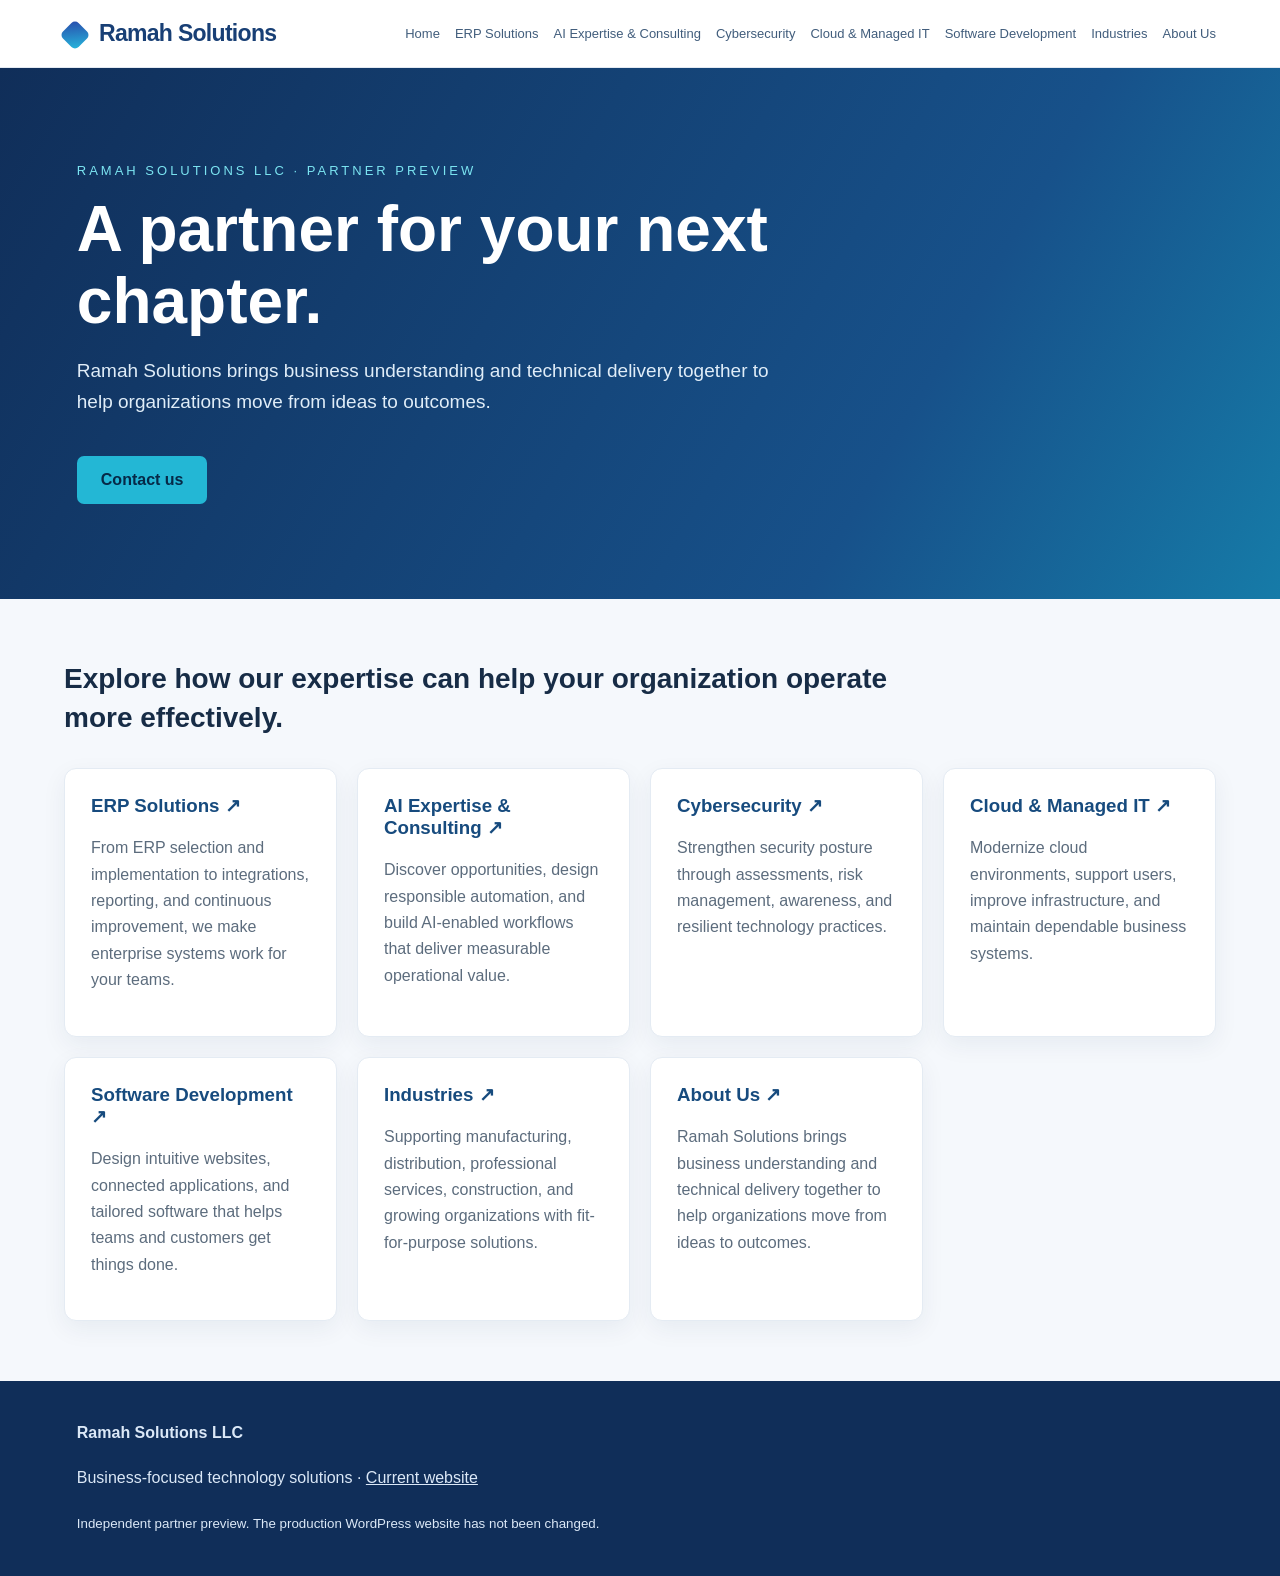
==== about.html @ 7d52fd8e "Add partner preview page: About Us" ====
<!doctype html><html lang="en"><head><meta charset="utf-8"><meta name="viewport" content="width=device-width,initial-scale=1"><meta name="description" content="Ramah Solutions brings business understanding and technical delivery together to help organizations move from ideas to outcomes."><title>About Us | Ramah Solutions</title><style>:root{font-family:Inter,Arial,sans-serif;color:#172c46;background:#f5f8fc}*{box-sizing:border-box}body{margin:0}a{text-decoration:none;color:inherit}header{background:#fff;display:flex;align-items:center;justify-content:space-between;gap:18px;padding:20px max(5%,24px);border-bottom:1px solid #e4eaf2;position:sticky;top:0;z-index:5}.brand{font-weight:850;font-size:23px;letter-spacing:-.7px;color:#183f75}.brand i{display:inline-block;width:22px;height:22px;transform:rotate(45deg);background:linear-gradient(130deg,#294aab,#26b9dd);border-radius:5px;margin-right:13px;vertical-align:middle}nav{display:flex;flex-wrap:wrap;gap:15px;font-size:13px;color:#415d7c}nav a:hover{color:#0878b9}.hero{background:linear-gradient(120deg,#102e59,#17518a 70%,#167ba8);color:white;padding:95px max(6%,25px);min-height:390px}.eyebrow{font-size:13px;letter-spacing:3px;text-transform:uppercase;color:#7be4f1}.hero h1{font-size:clamp(36px,5vw,64px);max-width:850px;line-height:1.12;margin:16px 0}.hero p{font-size:19px;line-height:1.6;max-width:710px;color:#e0edf8}.button{display:inline-block;margin-top:20px;padding:15px 24px;border-radius:7px;background:#23b7d5;color:#062947;font-weight:750}main{max-width:1200px;margin:auto;padding:60px 24px}.intro{font-size:28px;max-width:830px;line-height:1.4;font-weight:650}.cards{display:grid;grid-template-columns:repeat(auto-fit,minmax(235px,1fr));gap:20px;margin-top:30px}.card{padding:26px;background:#fff;border:1px solid #e4ebf3;border-radius:12px;box-shadow:0 8px 25px #142e5310}.card h3{margin-top:0;color:#174b7e}.card p{line-height:1.65;color:#5c6c7d}footer{background:#102e59;color:#dbe8f7;padding:38px 6%;line-height:1.8}footer a{text-decoration:underline}@media(max-width:850px){header{position:relative;align-items:flex-start;flex-direction:column}nav{gap:12px}.hero{padding-top:65px;padding-bottom:65px}}</style></head><body><header><a class="brand" href="index.html"><i></i>Ramah Solutions</a><nav><a href="index.html">Home</a><a href="erp-solutions.html">ERP Solutions</a><a href="ai-consulting.html">AI Expertise & Consulting</a><a href="cybersecurity.html">Cybersecurity</a><a href="cloud-managed-it.html">Cloud & Managed IT</a><a href="software-development.html">Software Development</a><a href="industries.html">Industries</a><a href="about.html">About Us</a></nav></header><section class="hero"><div class="eyebrow">Ramah Solutions LLC · Partner Preview</div><h1>A partner for your next chapter.</h1><p>Ramah Solutions brings business understanding and technical delivery together to help organizations move from ideas to outcomes.</p><a class="button" href="https://www.ramahsolutions.com/">Contact us</a></section><main><div class="intro">Explore how our expertise can help your organization operate more effectively.</div><div class="cards"><a class="card" href="erp-solutions.html"><h3>ERP Solutions ↗</h3><p>From ERP selection and implementation to integrations, reporting, and continuous improvement, we make enterprise systems work for your teams.</p></a><a class="card" href="ai-consulting.html"><h3>AI Expertise & Consulting ↗</h3><p>Discover opportunities, design responsible automation, and build AI-enabled workflows that deliver measurable operational value.</p></a><a class="card" href="cybersecurity.html"><h3>Cybersecurity ↗</h3><p>Strengthen security posture through assessments, risk management, awareness, and resilient technology practices.</p></a><a class="card" href="cloud-managed-it.html"><h3>Cloud & Managed IT ↗</h3><p>Modernize cloud environments, support users, improve infrastructure, and maintain dependable business systems.</p></a><a class="card" href="software-development.html"><h3>Software Development ↗</h3><p>Design intuitive websites, connected applications, and tailored software that helps teams and customers get things done.</p></a><a class="card" href="industries.html"><h3>Industries ↗</h3><p>Supporting manufacturing, distribution, professional services, construction, and growing organizations with fit-for-purpose solutions.</p></a><a class="card" href="about.html"><h3>About Us ↗</h3><p>Ramah Solutions brings business understanding and technical delivery together to help organizations move from ideas to outcomes.</p></a></div></main><footer><strong>Ramah Solutions LLC</strong><p>Business-focused technology solutions · <a href="https://www.ramahsolutions.com/">Current website</a></p><small>Independent partner preview. The production WordPress website has not been changed.</small></footer></body></html>
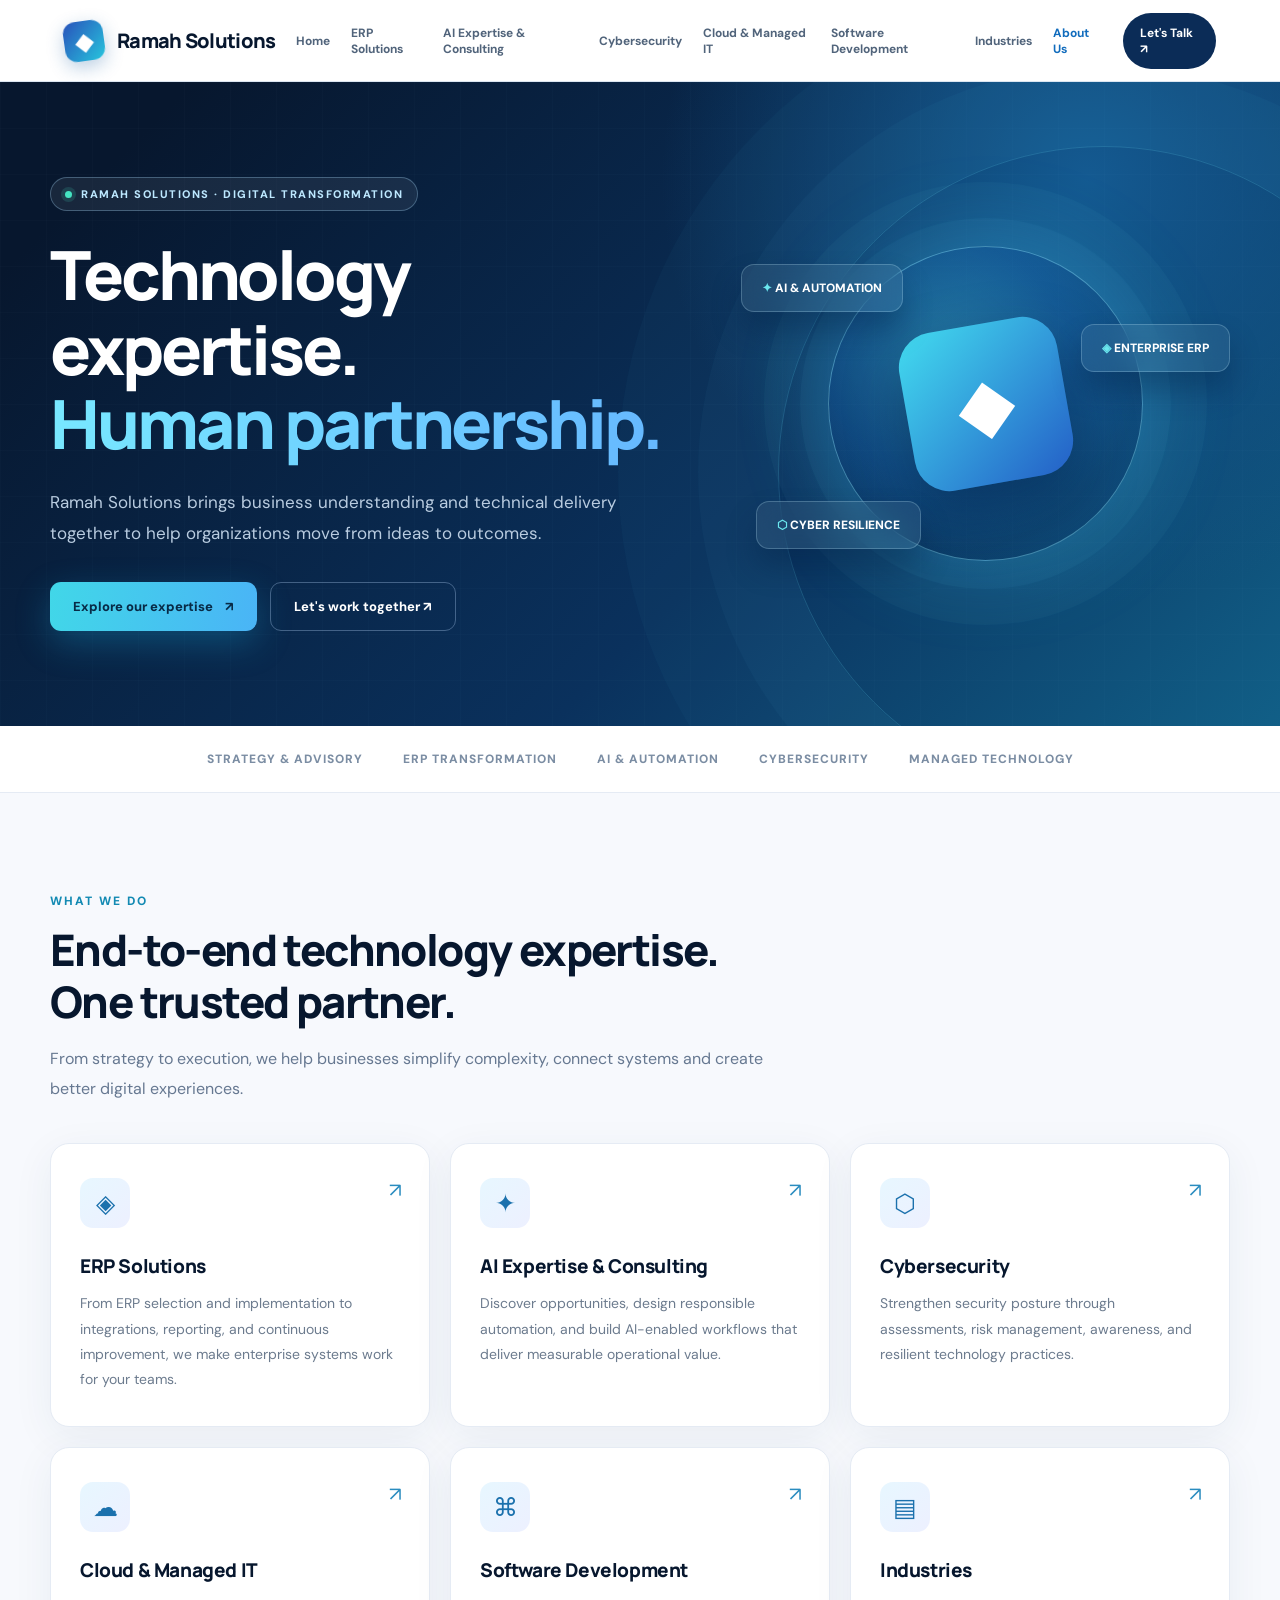
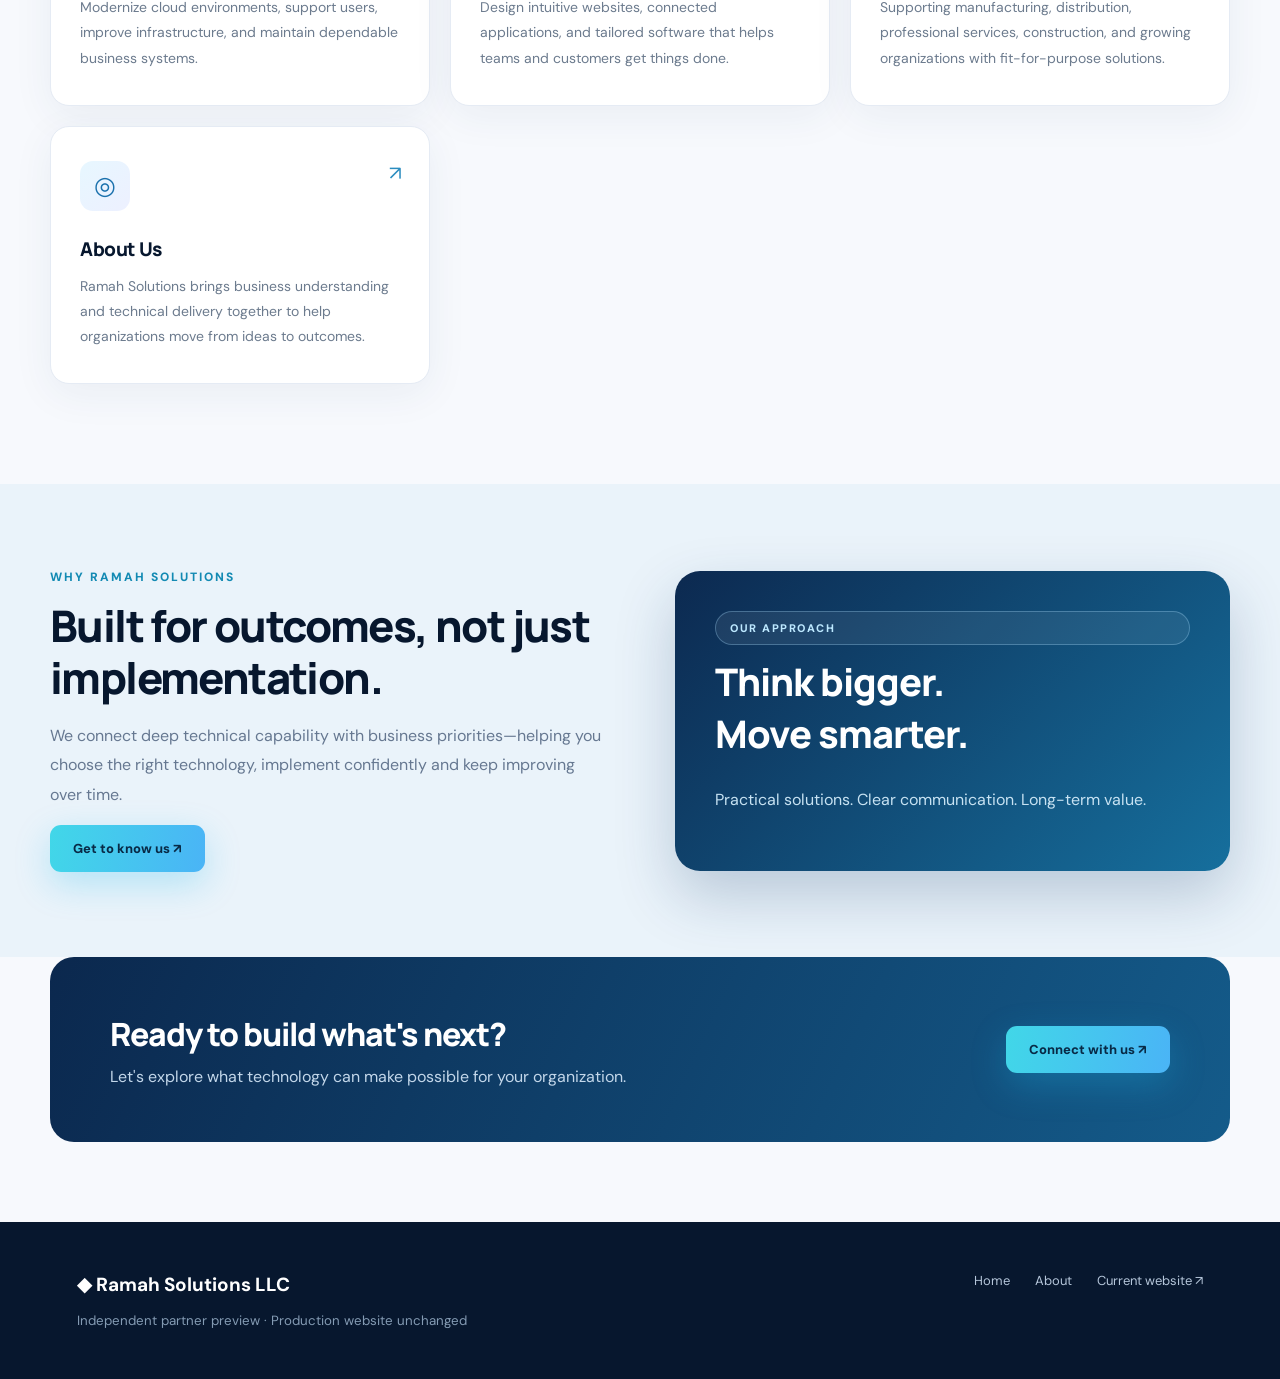
==== commit f9becf43: "Modernize UI and responsive layout: About Us" ====
--- a/about.html
+++ b/about.html
@@ -1 +1 @@
-<!doctype html><html lang="en"><head><meta charset="utf-8"><meta name="viewport" content="width=device-width,initial-scale=1"><meta name="description" content="Ramah Solutions brings business understanding and technical delivery together to help organizations move from ideas to outcomes."><title>About Us | Ramah Solutions</title><style>:root{font-family:Inter,Arial,sans-serif;color:#172c46;background:#f5f8fc}*{box-sizing:border-box}body{margin:0}a{text-decoration:none;color:inherit}header{background:#fff;display:flex;align-items:center;justify-content:space-between;gap:18px;padding:20px max(5%,24px);border-bottom:1px solid #e4eaf2;position:sticky;top:0;z-index:5}.brand{font-weight:850;font-size:23px;letter-spacing:-.7px;color:#183f75}.brand i{display:inline-block;width:22px;height:22px;transform:rotate(45deg);background:linear-gradient(130deg,#294aab,#26b9dd);border-radius:5px;margin-right:13px;vertical-align:middle}nav{display:flex;flex-wrap:wrap;gap:15px;font-size:13px;color:#415d7c}nav a:hover{color:#0878b9}.hero{background:linear-gradient(120deg,#102e59,#17518a 70%,#167ba8);color:white;padding:95px max(6%,25px);min-height:390px}.eyebrow{font-size:13px;letter-spacing:3px;text-transform:uppercase;color:#7be4f1}.hero h1{font-size:clamp(36px,5vw,64px);max-width:850px;line-height:1.12;margin:16px 0}.hero p{font-size:19px;line-height:1.6;max-width:710px;color:#e0edf8}.button{display:inline-block;margin-top:20px;padding:15px 24px;border-radius:7px;background:#23b7d5;color:#062947;font-weight:750}main{max-width:1200px;margin:auto;padding:60px 24px}.intro{font-size:28px;max-width:830px;line-height:1.4;font-weight:650}.cards{display:grid;grid-template-columns:repeat(auto-fit,minmax(235px,1fr));gap:20px;margin-top:30px}.card{padding:26px;background:#fff;border:1px solid #e4ebf3;border-radius:12px;box-shadow:0 8px 25px #142e5310}.card h3{margin-top:0;color:#174b7e}.card p{line-height:1.65;color:#5c6c7d}footer{background:#102e59;color:#dbe8f7;padding:38px 6%;line-height:1.8}footer a{text-decoration:underline}@media(max-width:850px){header{position:relative;align-items:flex-start;flex-direction:column}nav{gap:12px}.hero{padding-top:65px;padding-bottom:65px}}</style></head><body><header><a class="brand" href="index.html"><i></i>Ramah Solutions</a><nav><a href="index.html">Home</a><a href="erp-solutions.html">ERP Solutions</a><a href="ai-consulting.html">AI Expertise & Consulting</a><a href="cybersecurity.html">Cybersecurity</a><a href="cloud-managed-it.html">Cloud & Managed IT</a><a href="software-development.html">Software Development</a><a href="industries.html">Industries</a><a href="about.html">About Us</a></nav></header><section class="hero"><div class="eyebrow">Ramah Solutions LLC · Partner Preview</div><h1>A partner for your next chapter.</h1><p>Ramah Solutions brings business understanding and technical delivery together to help organizations move from ideas to outcomes.</p><a class="button" href="https://www.ramahsolutions.com/">Contact us</a></section><main><div class="intro">Explore how our expertise can help your organization operate more effectively.</div><div class="cards"><a class="card" href="erp-solutions.html"><h3>ERP Solutions ↗</h3><p>From ERP selection and implementation to integrations, reporting, and continuous improvement, we make enterprise systems work for your teams.</p></a><a class="card" href="ai-consulting.html"><h3>AI Expertise & Consulting ↗</h3><p>Discover opportunities, design responsible automation, and build AI-enabled workflows that deliver measurable operational value.</p></a><a class="card" href="cybersecurity.html"><h3>Cybersecurity ↗</h3><p>Strengthen security posture through assessments, risk management, awareness, and resilient technology practices.</p></a><a class="card" href="cloud-managed-it.html"><h3>Cloud & Managed IT ↗</h3><p>Modernize cloud environments, support users, improve infrastructure, and maintain dependable business systems.</p></a><a class="card" href="software-development.html"><h3>Software Development ↗</h3><p>Design intuitive websites, connected applications, and tailored software that helps teams and customers get things done.</p></a><a class="card" href="industries.html"><h3>Industries ↗</h3><p>Supporting manufacturing, distribution, professional services, construction, and growing organizations with fit-for-purpose solutions.</p></a><a class="card" href="about.html"><h3>About Us ↗</h3><p>Ramah Solutions brings business understanding and technical delivery together to help organizations move from ideas to outcomes.</p></a></div></main><footer><strong>Ramah Solutions LLC</strong><p>Business-focused technology solutions · <a href="https://www.ramahsolutions.com/">Current website</a></p><small>Independent partner preview. The production WordPress website has not been changed.</small></footer></body></html>+<!doctype html><html lang="en"><head><meta charset="utf-8"><meta name="viewport" content="width=device-width,initial-scale=1"><meta name="description" content="Ramah Solutions brings business understanding and technical delivery together to help organizations move from ideas to outcomes."><title>About Us | Ramah Solutions</title><link rel="stylesheet" href="styles.css"></head><body><header><a class="brand" href="index.html"><span class="mark">◆</span>Ramah Solutions</a><nav><a href="index.html" data-page="index.html">Home</a><a href="erp-solutions.html" data-page="erp-solutions.html">ERP Solutions</a><a href="ai-consulting.html" data-page="ai-consulting.html">AI Expertise & Consulting</a><a href="cybersecurity.html" data-page="cybersecurity.html">Cybersecurity</a><a href="cloud-managed-it.html" data-page="cloud-managed-it.html">Cloud & Managed IT</a><a href="software-development.html" data-page="software-development.html">Software Development</a><a href="industries.html" data-page="industries.html">Industries</a><a href="about.html" data-page="about.html">About Us</a><a class="nav-cta" href="#contact">Let's Talk ↗</a></nav></header><section class="hero"><div class="hero-inner"><div><div class="pill"><span class="dot"></span> RAMAH SOLUTIONS · DIGITAL TRANSFORMATION</div><h1>Technology expertise.<br><em>Human partnership.</em></h1><p>Ramah Solutions brings business understanding and technical delivery together to help organizations move from ideas to outcomes.</p><div class="actions"><a class="btn primary" href="#services">Explore our expertise <span>↗</span></a><a class="btn outline" href="#contact">Let's work together ↗</a></div></div><div class="visual" aria-hidden="true"><div class="orb"><div class="orb-core">◆</div></div><div class="float a"><span>✦</span> AI & AUTOMATION</div><div class="float b"><span>◈</span> ENTERPRISE ERP</div><div class="float c"><span>⬡</span> CYBER RESILIENCE</div></div></div></section><div class="strip"><span>Strategy & Advisory</span><span>ERP Transformation</span><span>AI & Automation</span><span>Cybersecurity</span><span>Managed Technology</span></div><section class="section" id="services"><div class="kicker">WHAT WE DO</div><h2>End-to-end technology expertise. One trusted partner.</h2><p class="lead">From strategy to execution, we help businesses simplify complexity, connect systems and create better digital experiences.</p><div class="cards"><a class="card" href="erp-solutions.html"><div class="iconbox">◈</div><span class="arrow">↗</span><h3>ERP Solutions</h3><p>From ERP selection and implementation to integrations, reporting, and continuous improvement, we make enterprise systems work for your teams.</p></a><a class="card" href="ai-consulting.html"><div class="iconbox">✦</div><span class="arrow">↗</span><h3>AI Expertise & Consulting</h3><p>Discover opportunities, design responsible automation, and build AI-enabled workflows that deliver measurable operational value.</p></a><a class="card" href="cybersecurity.html"><div class="iconbox">⬡</div><span class="arrow">↗</span><h3>Cybersecurity</h3><p>Strengthen security posture through assessments, risk management, awareness, and resilient technology practices.</p></a><a class="card" href="cloud-managed-it.html"><div class="iconbox">☁</div><span class="arrow">↗</span><h3>Cloud & Managed IT</h3><p>Modernize cloud environments, support users, improve infrastructure, and maintain dependable business systems.</p></a><a class="card" href="software-development.html"><div class="iconbox">⌘</div><span class="arrow">↗</span><h3>Software Development</h3><p>Design intuitive websites, connected applications, and tailored software that helps teams and customers get things done.</p></a><a class="card" href="industries.html"><div class="iconbox">▤</div><span class="arrow">↗</span><h3>Industries</h3><p>Supporting manufacturing, distribution, professional services, construction, and growing organizations with fit-for-purpose solutions.</p></a><a class="card" href="about.html"><div class="iconbox">◎</div><span class="arrow">↗</span><h3>About Us</h3><p>Ramah Solutions brings business understanding and technical delivery together to help organizations move from ideas to outcomes.</p></a></div></section><div class="feature"><div class="section feature-grid"><div><div class="kicker">WHY RAMAH SOLUTIONS</div><h2>Built for outcomes, not just implementation.</h2><p class="lead">We connect deep technical capability with business priorities—helping you choose the right technology, implement confidently and keep improving over time.</p><a class="btn primary" href="about.html">Get to know us ↗</a></div><div class="feature-panel"><span class="pill">OUR APPROACH</span><strong>Think bigger.<br>Move smarter.</strong><p>Practical solutions. Clear communication. Long-term value.</p></div></div></div><section class="contact" id="contact"><div><h2>Ready to build what's next?</h2><p>Let's explore what technology can make possible for your organization.</p></div><a class="btn primary" href="https://www.ramahsolutions.com/">Connect with us ↗</a></section><footer><div class="footer-inner"><div><strong>◆ Ramah Solutions LLC</strong><small>Independent partner preview · Production website unchanged</small></div><div class="footer-links"><a href="index.html">Home</a><a href="about.html">About</a><a href="https://www.ramahsolutions.com/">Current website ↗</a></div></div></footer><script>document.querySelectorAll('nav a[data-page]').forEach(a=>{if(a.getAttribute('data-page')===location.pathname.split('/').pop()||(!location.pathname.split('/').pop()&&a.getAttribute('data-page')==='index.html'))a.classList.add('active')})</script></body></html>
--- a/styles.css
+++ b/styles.css
@@ -0,0 +1,2 @@
+@import url('https://fonts.googleapis.com/css2?family=DM+Sans:wght@400;500;600;700&family=Manrope:wght@400;500;600;700;800&display=swap');
+:root{--navy:#07172e;--blue:#154d8b;--cyan:#28c3d9;--muted:#667891;--line:#e5ebf4;--bg:#f7f9fd;--white:#fff}*{box-sizing:border-box}html{scroll-behavior:smooth}body{margin:0;color:var(--navy);font-family:'DM Sans',Arial,sans-serif;background:var(--bg);-webkit-font-smoothing:antialiased}a{text-decoration:none;color:inherit}button{font:inherit}header{height:82px;display:flex;align-items:center;justify-content:space-between;gap:20px;padding:0 max(5%,24px);position:sticky;top:0;z-index:20;background:#fffffff2;backdrop-filter:blur(20px);border-bottom:1px solid #dce6f1}.brand{display:flex;align-items:center;gap:13px;font:800 20px 'Manrope',sans-serif;letter-spacing:-.7px;white-space:nowrap}.mark{display:grid;place-items:center;width:40px;height:40px;border-radius:12px;background:linear-gradient(135deg,#2852bb,#27c5dd);color:white;box-shadow:0 6px 18px #155aa04a;font-size:23px;transform:rotate(-8deg)}nav{display:flex;gap:21px;align-items:center}nav a{font-size:12px;font-weight:700;color:#51647b;transition:color .2s}nav a:hover,nav a.active{color:#116cbd}.nav-cta{background:#0b2c57;color:white!important;padding:12px 17px;border-radius:100px}.hero{position:relative;overflow:hidden;background:radial-gradient(circle at 85% 15%,#145a91 0,transparent 35%),linear-gradient(135deg,#07172e 10%,#0a315d 62%,#115f87);color:white;min-height:620px;display:flex;align-items:center}.hero:before{content:'';position:absolute;inset:0;opacity:.18;background-image:linear-gradient(#b6e6ff18 1px,transparent 1px),linear-gradient(90deg,#b6e6ff18 1px,transparent 1px);background-size:46px 46px}.hero:after{content:'';position:absolute;right:-150px;top:10%;width:650px;height:650px;border:1px solid #66d8ee33;border-radius:50%;box-shadow:0 0 0 80px #5ed2ff08,0 0 0 160px #5ed2ff07}.hero-inner{position:relative;z-index:1;max-width:1240px;width:100%;margin:auto;padding:95px 30px;display:grid;grid-template-columns:1.15fr .85fr;gap:30px;align-items:center}.pill{display:inline-flex;gap:9px;align-items:center;padding:9px 14px;border:1px solid #a8dfff4d;border-radius:100px;background:#ffffff12;color:#bde8ff;font-size:11px;letter-spacing:1.5px;font-weight:800;text-transform:uppercase}.dot{width:7px;height:7px;background:#45e4c2;border-radius:50%;box-shadow:0 0 0 4px #45e4c226}.hero h1{font:800 clamp(42px,5.3vw,72px)/1.1 'Manrope',sans-serif;letter-spacing:-3px;margin:26px 0}.hero h1 em{font-style:normal;background:linear-gradient(90deg,#78e8ff,#66b8ff);-webkit-background-clip:text;background-clip:text;color:transparent}.hero p{font-size:17px;line-height:1.85;color:#b9cce0;max-width:610px}.actions{display:flex;gap:13px;flex-wrap:wrap;margin-top:32px}.btn{display:inline-flex;align-items:center;justify-content:center;gap:12px;padding:15px 23px;border-radius:11px;font-weight:800;font-size:13px;transition:transform .2s,box-shadow .2s}.btn:hover{transform:translateY(-3px)}.primary{background:linear-gradient(100deg,#41d7e8,#4ab4f6);color:#082a46;box-shadow:0 12px 35px #19b7ed44}.outline{border:1px solid #b8d4f855;color:white}.visual{position:relative;min-height:360px;display:grid;place-items:center}.orb{width:315px;height:315px;border-radius:50%;background:radial-gradient(circle at 38% 35%,#4fe7ff55,#1d7ac944 43%,#082f6008 69%);border:1px solid #8de9ff6b;box-shadow:0 0 0 28px #7de8ff0b,0 0 0 64px #7de8ff09,0 0 90px #34b5ee55;display:grid;place-items:center}.orb-core{width:160px;height:160px;border-radius:35px;display:grid;place-items:center;transform:rotate(-10deg);background:linear-gradient(140deg,#42dbef,#245fc7);font-size:75px;box-shadow:0 25px 60px #001a3e77}.float{position:absolute;background:#ffffff12;backdrop-filter:blur(15px);border:1px solid #c5ecff3d;border-radius:13px;padding:15px 20px;font-weight:800;font-size:12px;box-shadow:0 18px 30px #001b3e55}.float.a{top:40px;left:0}.float.b{right:0;top:100px}.float.c{bottom:35px;left:15px}.float span{color:#6be7ef}.strip{background:white;border-bottom:1px solid var(--line);padding:25px 6%;display:flex;justify-content:center;gap:40px;flex-wrap:wrap;font-size:12px;font-weight:800;letter-spacing:1px;color:#7b8da3;text-transform:uppercase}.section{max-width:1240px;margin:auto;padding:100px 30px}.kicker{font-size:12px;font-weight:800;letter-spacing:2px;color:#138ab3;text-transform:uppercase}.section h2{font:800 clamp(30px,3.4vw,47px)/1.2 'Manrope',sans-serif;letter-spacing:-1.6px;max-width:720px;margin:15px 0}.lead{font-size:16px;line-height:1.85;color:var(--muted);max-width:750px}.cards{display:grid;grid-template-columns:repeat(3,1fr);gap:20px;margin-top:40px}.card{position:relative;background:white;border:1px solid var(--line);border-radius:19px;padding:34px 29px;min-height:245px;box-shadow:0 10px 40px #193d6710;transition:transform .25s,box-shadow .25s,border-color .25s}.card:hover{transform:translateY(-7px);box-shadow:0 25px 55px #193d6724;border-color:#9bd9ec}.iconbox{width:50px;height:50px;display:grid;place-items:center;border-radius:13px;background:linear-gradient(135deg,#e7f7ff,#edf0ff);color:#1b71ad;font-size:25px;margin-bottom:25px}.card h3{font:800 19px 'Manrope',sans-serif;letter-spacing:-.4px;margin:0 0 12px}.card p{font-size:14px;line-height:1.8;color:#6c7b8e;margin:0}.arrow{position:absolute;right:27px;top:33px;color:#2a8cbf;font-size:20px}.feature{background:#eaf3fa;padding:85px 0}.feature .section{padding-top:0;padding-bottom:0}.feature-grid{display:grid;grid-template-columns:1fr 1fr;gap:70px;align-items:center}.feature-panel{min-height:300px;border-radius:25px;background:linear-gradient(135deg,#0c2950,#166f9d);padding:40px;color:white;display:flex;flex-direction:column;justify-content:space-between;box-shadow:0 25px 60px #103b6b3a}.feature-panel strong{font:800 38px 'Manrope',sans-serif;letter-spacing:-1px}.feature-panel p{color:#c7e2f2;line-height:1.8}.contact{margin:0 auto 80px;max-width:1180px;border-radius:24px;background:linear-gradient(115deg,#0b284e,#145b8a);color:white;padding:55px 60px;display:flex;align-items:center;justify-content:space-between;gap:30px}.contact h2{font:800 32px 'Manrope',sans-serif;letter-spacing:-1px;margin:0 0 10px}.contact p{color:#c3d7ea;margin:0}footer{background:#07172e;color:#b5c6da;padding:50px max(6%,24px)}.footer-inner{max-width:1200px;margin:auto;display:flex;justify-content:space-between;gap:30px;flex-wrap:wrap}footer strong{color:white;font-size:19px}footer small{display:block;margin-top:15px;color:#849bb3}.footer-links{display:flex;gap:25px;flex-wrap:wrap;font-size:13px}@media(max-width:1050px){nav{gap:12px}nav a{font-size:11px}.hero-inner{grid-template-columns:1fr .65fr}.cards{grid-template-columns:repeat(2,1fr)}}@media(max-width:760px){header{height:auto;min-height:75px;flex-wrap:wrap;padding:18px 22px}nav{width:100%;overflow:auto;padding-bottom:5px;white-space:nowrap}.hero-inner{display:block;padding:70px 25px}.hero h1{letter-spacing:-1.8px}.visual{min-height:280px;margin-top:20px}.orb{width:200px;height:200px}.orb-core{width:115px;height:115px;font-size:55px}.float{padding:10px;font-size:10px}.cards{grid-template-columns:1fr}.section{padding:65px 23px}.feature-grid{grid-template-columns:1fr;gap:30px}.contact{margin:0 18px 55px;padding:35px 25px;display:block}.contact .btn{margin-top:25px}.strip{gap:16px}.hero{min-height:0}}
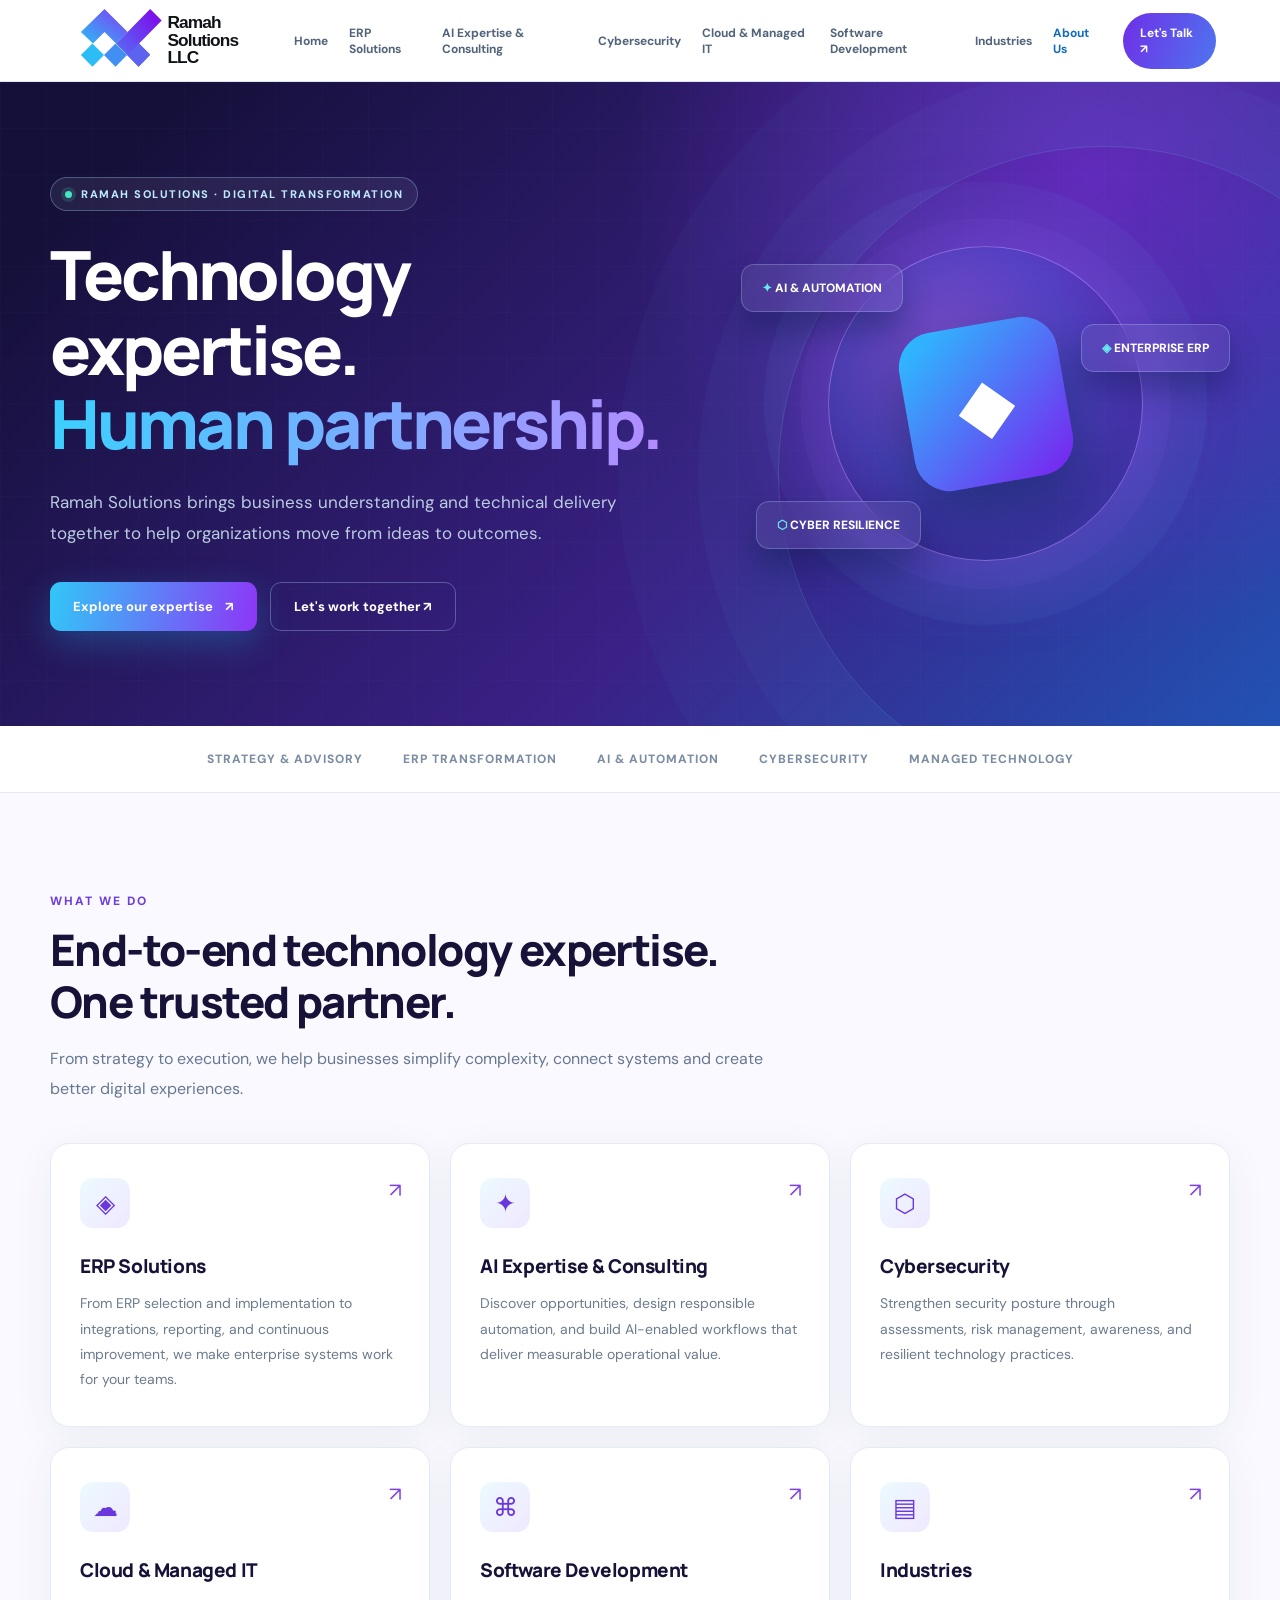
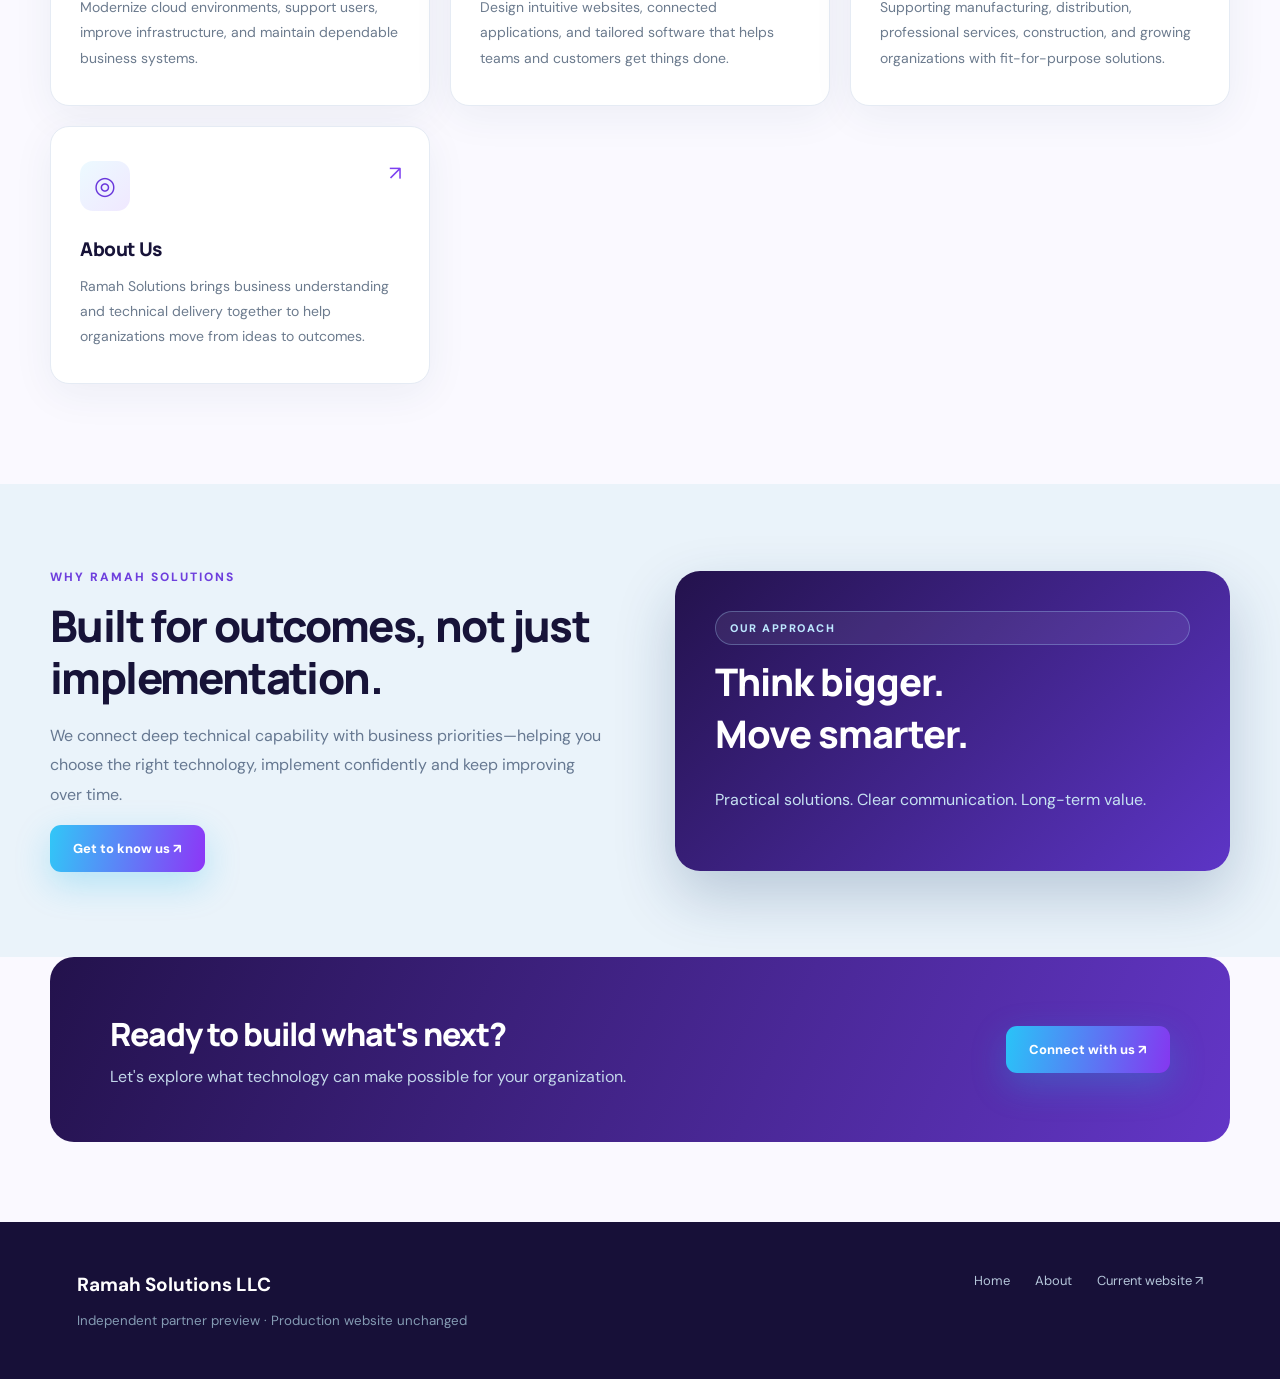
==== commit 764d88ee: "Use Ramah brand logo and refreshed visual identity: about.html" ====
--- a/about.html
+++ b/about.html
@@ -1 +1 @@
-<!doctype html><html lang="en"><head><meta charset="utf-8"><meta name="viewport" content="width=device-width,initial-scale=1"><meta name="description" content="Ramah Solutions brings business understanding and technical delivery together to help organizations move from ideas to outcomes."><title>About Us | Ramah Solutions</title><link rel="stylesheet" href="styles.css"></head><body><header><a class="brand" href="index.html"><span class="mark">◆</span>Ramah Solutions</a><nav><a href="index.html" data-page="index.html">Home</a><a href="erp-solutions.html" data-page="erp-solutions.html">ERP Solutions</a><a href="ai-consulting.html" data-page="ai-consulting.html">AI Expertise & Consulting</a><a href="cybersecurity.html" data-page="cybersecurity.html">Cybersecurity</a><a href="cloud-managed-it.html" data-page="cloud-managed-it.html">Cloud & Managed IT</a><a href="software-development.html" data-page="software-development.html">Software Development</a><a href="industries.html" data-page="industries.html">Industries</a><a href="about.html" data-page="about.html">About Us</a><a class="nav-cta" href="#contact">Let's Talk ↗</a></nav></header><section class="hero"><div class="hero-inner"><div><div class="pill"><span class="dot"></span> RAMAH SOLUTIONS · DIGITAL TRANSFORMATION</div><h1>Technology expertise.<br><em>Human partnership.</em></h1><p>Ramah Solutions brings business understanding and technical delivery together to help organizations move from ideas to outcomes.</p><div class="actions"><a class="btn primary" href="#services">Explore our expertise <span>↗</span></a><a class="btn outline" href="#contact">Let's work together ↗</a></div></div><div class="visual" aria-hidden="true"><div class="orb"><div class="orb-core">◆</div></div><div class="float a"><span>✦</span> AI & AUTOMATION</div><div class="float b"><span>◈</span> ENTERPRISE ERP</div><div class="float c"><span>⬡</span> CYBER RESILIENCE</div></div></div></section><div class="strip"><span>Strategy & Advisory</span><span>ERP Transformation</span><span>AI & Automation</span><span>Cybersecurity</span><span>Managed Technology</span></div><section class="section" id="services"><div class="kicker">WHAT WE DO</div><h2>End-to-end technology expertise. One trusted partner.</h2><p class="lead">From strategy to execution, we help businesses simplify complexity, connect systems and create better digital experiences.</p><div class="cards"><a class="card" href="erp-solutions.html"><div class="iconbox">◈</div><span class="arrow">↗</span><h3>ERP Solutions</h3><p>From ERP selection and implementation to integrations, reporting, and continuous improvement, we make enterprise systems work for your teams.</p></a><a class="card" href="ai-consulting.html"><div class="iconbox">✦</div><span class="arrow">↗</span><h3>AI Expertise & Consulting</h3><p>Discover opportunities, design responsible automation, and build AI-enabled workflows that deliver measurable operational value.</p></a><a class="card" href="cybersecurity.html"><div class="iconbox">⬡</div><span class="arrow">↗</span><h3>Cybersecurity</h3><p>Strengthen security posture through assessments, risk management, awareness, and resilient technology practices.</p></a><a class="card" href="cloud-managed-it.html"><div class="iconbox">☁</div><span class="arrow">↗</span><h3>Cloud & Managed IT</h3><p>Modernize cloud environments, support users, improve infrastructure, and maintain dependable business systems.</p></a><a class="card" href="software-development.html"><div class="iconbox">⌘</div><span class="arrow">↗</span><h3>Software Development</h3><p>Design intuitive websites, connected applications, and tailored software that helps teams and customers get things done.</p></a><a class="card" href="industries.html"><div class="iconbox">▤</div><span class="arrow">↗</span><h3>Industries</h3><p>Supporting manufacturing, distribution, professional services, construction, and growing organizations with fit-for-purpose solutions.</p></a><a class="card" href="about.html"><div class="iconbox">◎</div><span class="arrow">↗</span><h3>About Us</h3><p>Ramah Solutions brings business understanding and technical delivery together to help organizations move from ideas to outcomes.</p></a></div></section><div class="feature"><div class="section feature-grid"><div><div class="kicker">WHY RAMAH SOLUTIONS</div><h2>Built for outcomes, not just implementation.</h2><p class="lead">We connect deep technical capability with business priorities—helping you choose the right technology, implement confidently and keep improving over time.</p><a class="btn primary" href="about.html">Get to know us ↗</a></div><div class="feature-panel"><span class="pill">OUR APPROACH</span><strong>Think bigger.<br>Move smarter.</strong><p>Practical solutions. Clear communication. Long-term value.</p></div></div></div><section class="contact" id="contact"><div><h2>Ready to build what's next?</h2><p>Let's explore what technology can make possible for your organization.</p></div><a class="btn primary" href="https://www.ramahsolutions.com/">Connect with us ↗</a></section><footer><div class="footer-inner"><div><strong>◆ Ramah Solutions LLC</strong><small>Independent partner preview · Production website unchanged</small></div><div class="footer-links"><a href="index.html">Home</a><a href="about.html">About</a><a href="https://www.ramahsolutions.com/">Current website ↗</a></div></div></footer><script>document.querySelectorAll('nav a[data-page]').forEach(a=>{if(a.getAttribute('data-page')===location.pathname.split('/').pop()||(!location.pathname.split('/').pop()&&a.getAttribute('data-page')==='index.html'))a.classList.add('active')})</script></body></html>+<!doctype html><html lang="en"><head><meta charset="utf-8"><meta name="viewport" content="width=device-width,initial-scale=1"><meta name="description" content="Ramah Solutions brings business understanding and technical delivery together to help organizations move from ideas to outcomes."><title>About Us | Ramah Solutions</title><link rel="stylesheet" href="styles.css"></head><body><header><a class="brand" href="index.html"><img class="brand-logo" src="ramah-logo.svg" alt="Ramah Solutions LLC"></a><nav><a href="index.html" data-page="index.html">Home</a><a href="erp-solutions.html" data-page="erp-solutions.html">ERP Solutions</a><a href="ai-consulting.html" data-page="ai-consulting.html">AI Expertise & Consulting</a><a href="cybersecurity.html" data-page="cybersecurity.html">Cybersecurity</a><a href="cloud-managed-it.html" data-page="cloud-managed-it.html">Cloud & Managed IT</a><a href="software-development.html" data-page="software-development.html">Software Development</a><a href="industries.html" data-page="industries.html">Industries</a><a href="about.html" data-page="about.html">About Us</a><a class="nav-cta" href="#contact">Let's Talk ↗</a></nav></header><section class="hero"><div class="hero-inner"><div><div class="pill"><span class="dot"></span> RAMAH SOLUTIONS · DIGITAL TRANSFORMATION</div><h1>Technology expertise.<br><em>Human partnership.</em></h1><p>Ramah Solutions brings business understanding and technical delivery together to help organizations move from ideas to outcomes.</p><div class="actions"><a class="btn primary" href="#services">Explore our expertise <span>↗</span></a><a class="btn outline" href="#contact">Let's work together ↗</a></div></div><div class="visual" aria-hidden="true"><div class="orb"><div class="orb-core">◆</div></div><div class="float a"><span>✦</span> AI & AUTOMATION</div><div class="float b"><span>◈</span> ENTERPRISE ERP</div><div class="float c"><span>⬡</span> CYBER RESILIENCE</div></div></div></section><div class="strip"><span>Strategy & Advisory</span><span>ERP Transformation</span><span>AI & Automation</span><span>Cybersecurity</span><span>Managed Technology</span></div><section class="section" id="services"><div class="kicker">WHAT WE DO</div><h2>End-to-end technology expertise. One trusted partner.</h2><p class="lead">From strategy to execution, we help businesses simplify complexity, connect systems and create better digital experiences.</p><div class="cards"><a class="card" href="erp-solutions.html"><div class="iconbox">◈</div><span class="arrow">↗</span><h3>ERP Solutions</h3><p>From ERP selection and implementation to integrations, reporting, and continuous improvement, we make enterprise systems work for your teams.</p></a><a class="card" href="ai-consulting.html"><div class="iconbox">✦</div><span class="arrow">↗</span><h3>AI Expertise & Consulting</h3><p>Discover opportunities, design responsible automation, and build AI-enabled workflows that deliver measurable operational value.</p></a><a class="card" href="cybersecurity.html"><div class="iconbox">⬡</div><span class="arrow">↗</span><h3>Cybersecurity</h3><p>Strengthen security posture through assessments, risk management, awareness, and resilient technology practices.</p></a><a class="card" href="cloud-managed-it.html"><div class="iconbox">☁</div><span class="arrow">↗</span><h3>Cloud & Managed IT</h3><p>Modernize cloud environments, support users, improve infrastructure, and maintain dependable business systems.</p></a><a class="card" href="software-development.html"><div class="iconbox">⌘</div><span class="arrow">↗</span><h3>Software Development</h3><p>Design intuitive websites, connected applications, and tailored software that helps teams and customers get things done.</p></a><a class="card" href="industries.html"><div class="iconbox">▤</div><span class="arrow">↗</span><h3>Industries</h3><p>Supporting manufacturing, distribution, professional services, construction, and growing organizations with fit-for-purpose solutions.</p></a><a class="card" href="about.html"><div class="iconbox">◎</div><span class="arrow">↗</span><h3>About Us</h3><p>Ramah Solutions brings business understanding and technical delivery together to help organizations move from ideas to outcomes.</p></a></div></section><div class="feature"><div class="section feature-grid"><div><div class="kicker">WHY RAMAH SOLUTIONS</div><h2>Built for outcomes, not just implementation.</h2><p class="lead">We connect deep technical capability with business priorities—helping you choose the right technology, implement confidently and keep improving over time.</p><a class="btn primary" href="about.html">Get to know us ↗</a></div><div class="feature-panel"><span class="pill">OUR APPROACH</span><strong>Think bigger.<br>Move smarter.</strong><p>Practical solutions. Clear communication. Long-term value.</p></div></div></div><section class="contact" id="contact"><div><h2>Ready to build what's next?</h2><p>Let's explore what technology can make possible for your organization.</p></div><a class="btn primary" href="https://www.ramahsolutions.com/">Connect with us ↗</a></section><footer><div class="footer-inner"><div><strong>Ramah Solutions LLC</strong><small>Independent partner preview · Production website unchanged</small></div><div class="footer-links"><a href="index.html">Home</a><a href="about.html">About</a><a href="https://www.ramahsolutions.com/">Current website ↗</a></div></div></footer><script>document.querySelectorAll('nav a[data-page]').forEach(a=>{if(a.getAttribute('data-page')===location.pathname.split('/').pop()||(!location.pathname.split('/').pop()&&a.getAttribute('data-page')==='index.html'))a.classList.add('active')})</script></body></html>
--- a/styles.css
+++ b/styles.css
@@ -1,2 +1,4 @@
 @import url('https://fonts.googleapis.com/css2?family=DM+Sans:wght@400;500;600;700&family=Manrope:wght@400;500;600;700;800&display=swap');
-:root{--navy:#07172e;--blue:#154d8b;--cyan:#28c3d9;--muted:#667891;--line:#e5ebf4;--bg:#f7f9fd;--white:#fff}*{box-sizing:border-box}html{scroll-behavior:smooth}body{margin:0;color:var(--navy);font-family:'DM Sans',Arial,sans-serif;background:var(--bg);-webkit-font-smoothing:antialiased}a{text-decoration:none;color:inherit}button{font:inherit}header{height:82px;display:flex;align-items:center;justify-content:space-between;gap:20px;padding:0 max(5%,24px);position:sticky;top:0;z-index:20;background:#fffffff2;backdrop-filter:blur(20px);border-bottom:1px solid #dce6f1}.brand{display:flex;align-items:center;gap:13px;font:800 20px 'Manrope',sans-serif;letter-spacing:-.7px;white-space:nowrap}.mark{display:grid;place-items:center;width:40px;height:40px;border-radius:12px;background:linear-gradient(135deg,#2852bb,#27c5dd);color:white;box-shadow:0 6px 18px #155aa04a;font-size:23px;transform:rotate(-8deg)}nav{display:flex;gap:21px;align-items:center}nav a{font-size:12px;font-weight:700;color:#51647b;transition:color .2s}nav a:hover,nav a.active{color:#116cbd}.nav-cta{background:#0b2c57;color:white!important;padding:12px 17px;border-radius:100px}.hero{position:relative;overflow:hidden;background:radial-gradient(circle at 85% 15%,#145a91 0,transparent 35%),linear-gradient(135deg,#07172e 10%,#0a315d 62%,#115f87);color:white;min-height:620px;display:flex;align-items:center}.hero:before{content:'';position:absolute;inset:0;opacity:.18;background-image:linear-gradient(#b6e6ff18 1px,transparent 1px),linear-gradient(90deg,#b6e6ff18 1px,transparent 1px);background-size:46px 46px}.hero:after{content:'';position:absolute;right:-150px;top:10%;width:650px;height:650px;border:1px solid #66d8ee33;border-radius:50%;box-shadow:0 0 0 80px #5ed2ff08,0 0 0 160px #5ed2ff07}.hero-inner{position:relative;z-index:1;max-width:1240px;width:100%;margin:auto;padding:95px 30px;display:grid;grid-template-columns:1.15fr .85fr;gap:30px;align-items:center}.pill{display:inline-flex;gap:9px;align-items:center;padding:9px 14px;border:1px solid #a8dfff4d;border-radius:100px;background:#ffffff12;color:#bde8ff;font-size:11px;letter-spacing:1.5px;font-weight:800;text-transform:uppercase}.dot{width:7px;height:7px;background:#45e4c2;border-radius:50%;box-shadow:0 0 0 4px #45e4c226}.hero h1{font:800 clamp(42px,5.3vw,72px)/1.1 'Manrope',sans-serif;letter-spacing:-3px;margin:26px 0}.hero h1 em{font-style:normal;background:linear-gradient(90deg,#78e8ff,#66b8ff);-webkit-background-clip:text;background-clip:text;color:transparent}.hero p{font-size:17px;line-height:1.85;color:#b9cce0;max-width:610px}.actions{display:flex;gap:13px;flex-wrap:wrap;margin-top:32px}.btn{display:inline-flex;align-items:center;justify-content:center;gap:12px;padding:15px 23px;border-radius:11px;font-weight:800;font-size:13px;transition:transform .2s,box-shadow .2s}.btn:hover{transform:translateY(-3px)}.primary{background:linear-gradient(100deg,#41d7e8,#4ab4f6);color:#082a46;box-shadow:0 12px 35px #19b7ed44}.outline{border:1px solid #b8d4f855;color:white}.visual{position:relative;min-height:360px;display:grid;place-items:center}.orb{width:315px;height:315px;border-radius:50%;background:radial-gradient(circle at 38% 35%,#4fe7ff55,#1d7ac944 43%,#082f6008 69%);border:1px solid #8de9ff6b;box-shadow:0 0 0 28px #7de8ff0b,0 0 0 64px #7de8ff09,0 0 90px #34b5ee55;display:grid;place-items:center}.orb-core{width:160px;height:160px;border-radius:35px;display:grid;place-items:center;transform:rotate(-10deg);background:linear-gradient(140deg,#42dbef,#245fc7);font-size:75px;box-shadow:0 25px 60px #001a3e77}.float{position:absolute;background:#ffffff12;backdrop-filter:blur(15px);border:1px solid #c5ecff3d;border-radius:13px;padding:15px 20px;font-weight:800;font-size:12px;box-shadow:0 18px 30px #001b3e55}.float.a{top:40px;left:0}.float.b{right:0;top:100px}.float.c{bottom:35px;left:15px}.float span{color:#6be7ef}.strip{background:white;border-bottom:1px solid var(--line);padding:25px 6%;display:flex;justify-content:center;gap:40px;flex-wrap:wrap;font-size:12px;font-weight:800;letter-spacing:1px;color:#7b8da3;text-transform:uppercase}.section{max-width:1240px;margin:auto;padding:100px 30px}.kicker{font-size:12px;font-weight:800;letter-spacing:2px;color:#138ab3;text-transform:uppercase}.section h2{font:800 clamp(30px,3.4vw,47px)/1.2 'Manrope',sans-serif;letter-spacing:-1.6px;max-width:720px;margin:15px 0}.lead{font-size:16px;line-height:1.85;color:var(--muted);max-width:750px}.cards{display:grid;grid-template-columns:repeat(3,1fr);gap:20px;margin-top:40px}.card{position:relative;background:white;border:1px solid var(--line);border-radius:19px;padding:34px 29px;min-height:245px;box-shadow:0 10px 40px #193d6710;transition:transform .25s,box-shadow .25s,border-color .25s}.card:hover{transform:translateY(-7px);box-shadow:0 25px 55px #193d6724;border-color:#9bd9ec}.iconbox{width:50px;height:50px;display:grid;place-items:center;border-radius:13px;background:linear-gradient(135deg,#e7f7ff,#edf0ff);color:#1b71ad;font-size:25px;margin-bottom:25px}.card h3{font:800 19px 'Manrope',sans-serif;letter-spacing:-.4px;margin:0 0 12px}.card p{font-size:14px;line-height:1.8;color:#6c7b8e;margin:0}.arrow{position:absolute;right:27px;top:33px;color:#2a8cbf;font-size:20px}.feature{background:#eaf3fa;padding:85px 0}.feature .section{padding-top:0;padding-bottom:0}.feature-grid{display:grid;grid-template-columns:1fr 1fr;gap:70px;align-items:center}.feature-panel{min-height:300px;border-radius:25px;background:linear-gradient(135deg,#0c2950,#166f9d);padding:40px;color:white;display:flex;flex-direction:column;justify-content:space-between;box-shadow:0 25px 60px #103b6b3a}.feature-panel strong{font:800 38px 'Manrope',sans-serif;letter-spacing:-1px}.feature-panel p{color:#c7e2f2;line-height:1.8}.contact{margin:0 auto 80px;max-width:1180px;border-radius:24px;background:linear-gradient(115deg,#0b284e,#145b8a);color:white;padding:55px 60px;display:flex;align-items:center;justify-content:space-between;gap:30px}.contact h2{font:800 32px 'Manrope',sans-serif;letter-spacing:-1px;margin:0 0 10px}.contact p{color:#c3d7ea;margin:0}footer{background:#07172e;color:#b5c6da;padding:50px max(6%,24px)}.footer-inner{max-width:1200px;margin:auto;display:flex;justify-content:space-between;gap:30px;flex-wrap:wrap}footer strong{color:white;font-size:19px}footer small{display:block;margin-top:15px;color:#849bb3}.footer-links{display:flex;gap:25px;flex-wrap:wrap;font-size:13px}@media(max-width:1050px){nav{gap:12px}nav a{font-size:11px}.hero-inner{grid-template-columns:1fr .65fr}.cards{grid-template-columns:repeat(2,1fr)}}@media(max-width:760px){header{height:auto;min-height:75px;flex-wrap:wrap;padding:18px 22px}nav{width:100%;overflow:auto;padding-bottom:5px;white-space:nowrap}.hero-inner{display:block;padding:70px 25px}.hero h1{letter-spacing:-1.8px}.visual{min-height:280px;margin-top:20px}.orb{width:200px;height:200px}.orb-core{width:115px;height:115px;font-size:55px}.float{padding:10px;font-size:10px}.cards{grid-template-columns:1fr}.section{padding:65px 23px}.feature-grid{grid-template-columns:1fr;gap:30px}.contact{margin:0 18px 55px;padding:35px 25px;display:block}.contact .btn{margin-top:25px}.strip{gap:16px}.hero{min-height:0}}+:root{--navy:#171338;--blue:#6245ef;--cyan:#28bdf5;--muted:#667891;--line:#e5ebf4;--bg:#faf9ff;--white:#fff}*{box-sizing:border-box}html{scroll-behavior:smooth}body{margin:0;color:var(--navy);font-family:'DM Sans',Arial,sans-serif;background:var(--bg);-webkit-font-smoothing:antialiased}a{text-decoration:none;color:inherit}button{font:inherit}header{height:82px;display:flex;align-items:center;justify-content:space-between;gap:20px;padding:0 max(5%,24px);position:sticky;top:0;z-index:20;background:#fffffff2;backdrop-filter:blur(20px);border-bottom:1px solid #dce6f1}.brand{display:flex;align-items:center;gap:13px;font:800 20px 'Manrope',sans-serif;letter-spacing:-.7px;white-space:nowrap}.mark{display:grid;place-items:center;width:40px;height:40px;border-radius:12px;background:linear-gradient(135deg,#7925f4,#27c4fb);color:white;box-shadow:0 6px 18px #155aa04a;font-size:23px;transform:rotate(-8deg)}nav{display:flex;gap:21px;align-items:center}nav a{font-size:12px;font-weight:700;color:#51647b;transition:color .2s}nav a:hover,nav a.active{color:#116cbd}.nav-cta{background:#4e2ec6;color:white!important;padding:12px 17px;border-radius:100px}.hero{position:relative;overflow:hidden;background:radial-gradient(circle at 85% 15%,#7431d5aa 0,transparent 38%),linear-gradient(135deg,#15103a 10%,#3a2187 62%,#2252b4);color:white;min-height:620px;display:flex;align-items:center}.hero:before{content:'';position:absolute;inset:0;opacity:.18;background-image:linear-gradient(#b6e6ff18 1px,transparent 1px),linear-gradient(90deg,#b6e6ff18 1px,transparent 1px);background-size:46px 46px}.hero:after{content:'';position:absolute;right:-150px;top:10%;width:650px;height:650px;border:1px solid #66d8ee33;border-radius:50%;box-shadow:0 0 0 80px #5ed2ff08,0 0 0 160px #5ed2ff07}.hero-inner{position:relative;z-index:1;max-width:1240px;width:100%;margin:auto;padding:95px 30px;display:grid;grid-template-columns:1.15fr .85fr;gap:30px;align-items:center}.pill{display:inline-flex;gap:9px;align-items:center;padding:9px 14px;border:1px solid #a8dfff4d;border-radius:100px;background:#ffffff12;color:#bde8ff;font-size:11px;letter-spacing:1.5px;font-weight:800;text-transform:uppercase}.dot{width:7px;height:7px;background:#45e4c2;border-radius:50%;box-shadow:0 0 0 4px #45e4c226}.hero h1{font:800 clamp(42px,5.3vw,72px)/1.1 'Manrope',sans-serif;letter-spacing:-3px;margin:26px 0}.hero h1 em{font-style:normal;background:linear-gradient(90deg,#78e8ff,#66b8ff);-webkit-background-clip:text;background-clip:text;color:transparent}.hero p{font-size:17px;line-height:1.85;color:#b9cce0;max-width:610px}.actions{display:flex;gap:13px;flex-wrap:wrap;margin-top:32px}.btn{display:inline-flex;align-items:center;justify-content:center;gap:12px;padding:15px 23px;border-radius:11px;font-weight:800;font-size:13px;transition:transform .2s,box-shadow .2s}.btn:hover{transform:translateY(-3px)}.primary{background:linear-gradient(100deg,#31c7f7,#8d36f7);color:#082a46;box-shadow:0 12px 35px #19b7ed44}.outline{border:1px solid #b8d4f855;color:white}.visual{position:relative;min-height:360px;display:grid;place-items:center}.orb{width:315px;height:315px;border-radius:50%;background:radial-gradient(circle at 38% 35%,#4fe7ff55,#1d7ac944 43%,#082f6008 69%);border:1px solid #8de9ff6b;box-shadow:0 0 0 28px #7de8ff0b,0 0 0 64px #7de8ff09,0 0 90px #34b5ee55;display:grid;place-items:center}.orb-core{width:160px;height:160px;border-radius:35px;display:grid;place-items:center;transform:rotate(-10deg);background:linear-gradient(140deg,#28c4ff,#7a21ef);font-size:75px;box-shadow:0 25px 60px #001a3e77}.float{position:absolute;background:#ffffff12;backdrop-filter:blur(15px);border:1px solid #c5ecff3d;border-radius:13px;padding:15px 20px;font-weight:800;font-size:12px;box-shadow:0 18px 30px #001b3e55}.float.a{top:40px;left:0}.float.b{right:0;top:100px}.float.c{bottom:35px;left:15px}.float span{color:#6be7ef}.strip{background:white;border-bottom:1px solid var(--line);padding:25px 6%;display:flex;justify-content:center;gap:40px;flex-wrap:wrap;font-size:12px;font-weight:800;letter-spacing:1px;color:#7b8da3;text-transform:uppercase}.section{max-width:1240px;margin:auto;padding:100px 30px}.kicker{font-size:12px;font-weight:800;letter-spacing:2px;color:#6e3fdd;text-transform:uppercase}.section h2{font:800 clamp(30px,3.4vw,47px)/1.2 'Manrope',sans-serif;letter-spacing:-1.6px;max-width:720px;margin:15px 0}.lead{font-size:16px;line-height:1.85;color:var(--muted);max-width:750px}.cards{display:grid;grid-template-columns:repeat(3,1fr);gap:20px;margin-top:40px}.card{position:relative;background:white;border:1px solid var(--line);border-radius:19px;padding:34px 29px;min-height:245px;box-shadow:0 10px 40px #193d6710;transition:transform .25s,box-shadow .25s,border-color .25s}.card:hover{transform:translateY(-7px);box-shadow:0 25px 55px #193d6724;border-color:#9bd9ec}.iconbox{width:50px;height:50px;display:grid;place-items:center;border-radius:13px;background:linear-gradient(135deg,#ecfaff,#f0e8ff);color:#6937dc;font-size:25px;margin-bottom:25px}.card h3{font:800 19px 'Manrope',sans-serif;letter-spacing:-.4px;margin:0 0 12px}.card p{font-size:14px;line-height:1.8;color:#6c7b8e;margin:0}.arrow{position:absolute;right:27px;top:33px;color:#2a8cbf;font-size:20px}.feature{background:#eaf3fa;padding:85px 0}.feature .section{padding-top:0;padding-bottom:0}.feature-grid{display:grid;grid-template-columns:1fr 1fr;gap:70px;align-items:center}.feature-panel{min-height:300px;border-radius:25px;background:linear-gradient(135deg,#23124c,#5d35c6);padding:40px;color:white;display:flex;flex-direction:column;justify-content:space-between;box-shadow:0 25px 60px #103b6b3a}.feature-panel strong{font:800 38px 'Manrope',sans-serif;letter-spacing:-1px}.feature-panel p{color:#c7e2f2;line-height:1.8}.contact{margin:0 auto 80px;max-width:1180px;border-radius:24px;background:linear-gradient(115deg,#23124c,#6336c7);color:white;padding:55px 60px;display:flex;align-items:center;justify-content:space-between;gap:30px}.contact h2{font:800 32px 'Manrope',sans-serif;letter-spacing:-1px;margin:0 0 10px}.contact p{color:#c3d7ea;margin:0}footer{background:#171038;color:#b5c6da;padding:50px max(6%,24px)}.footer-inner{max-width:1200px;margin:auto;display:flex;justify-content:space-between;gap:30px;flex-wrap:wrap}footer strong{color:white;font-size:19px}footer small{display:block;margin-top:15px;color:#849bb3}.footer-links{display:flex;gap:25px;flex-wrap:wrap;font-size:13px}@media(max-width:1050px){nav{gap:12px}nav a{font-size:11px}.hero-inner{grid-template-columns:1fr .65fr}.cards{grid-template-columns:repeat(2,1fr)}}@media(max-width:760px){header{height:auto;min-height:75px;flex-wrap:wrap;padding:18px 22px}nav{width:100%;overflow:auto;padding-bottom:5px;white-space:nowrap}.hero-inner{display:block;padding:70px 25px}.hero h1{letter-spacing:-1.8px}.visual{min-height:280px;margin-top:20px}.orb{width:200px;height:200px}.orb-core{width:115px;height:115px;font-size:55px}.float{padding:10px;font-size:10px}.cards{grid-template-columns:1fr}.section{padding:65px 23px}.feature-grid{grid-template-columns:1fr;gap:30px}.contact{margin:0 18px 55px;padding:35px 25px;display:block}.contact .btn{margin-top:25px}.strip{gap:16px}.hero{min-height:0}}
+/* Brand artwork and refreshed purple-blue visual identity */
+.brand{gap:0;min-width:210px}.brand-logo{display:block;width:220px;height:auto;max-height:68px;object-fit:contain}.hero h1 em{background:linear-gradient(90deg,#3bd0ff,#b38cff);-webkit-background-clip:text;background-clip:text;color:transparent}.card:hover{border-color:#ba9aff}.orb{background:radial-gradient(circle at 38% 35%,#b783ff70,#507efb44 43%,#22135908 69%);border-color:#bb91ff88;box-shadow:0 0 0 28px #9c73ff0d,0 0 0 64px #5ed6ff0b,0 0 90px #8953ef77}.nav-cta{background:linear-gradient(110deg,#6f2fe7,#4e75ef)}.btn.primary{color:white}.card .arrow{color:#7c3ff0}.contact .btn{background:linear-gradient(100deg,#29c4f8,#8537f0)}@media(max-width:760px){.brand-logo{width:195px}}
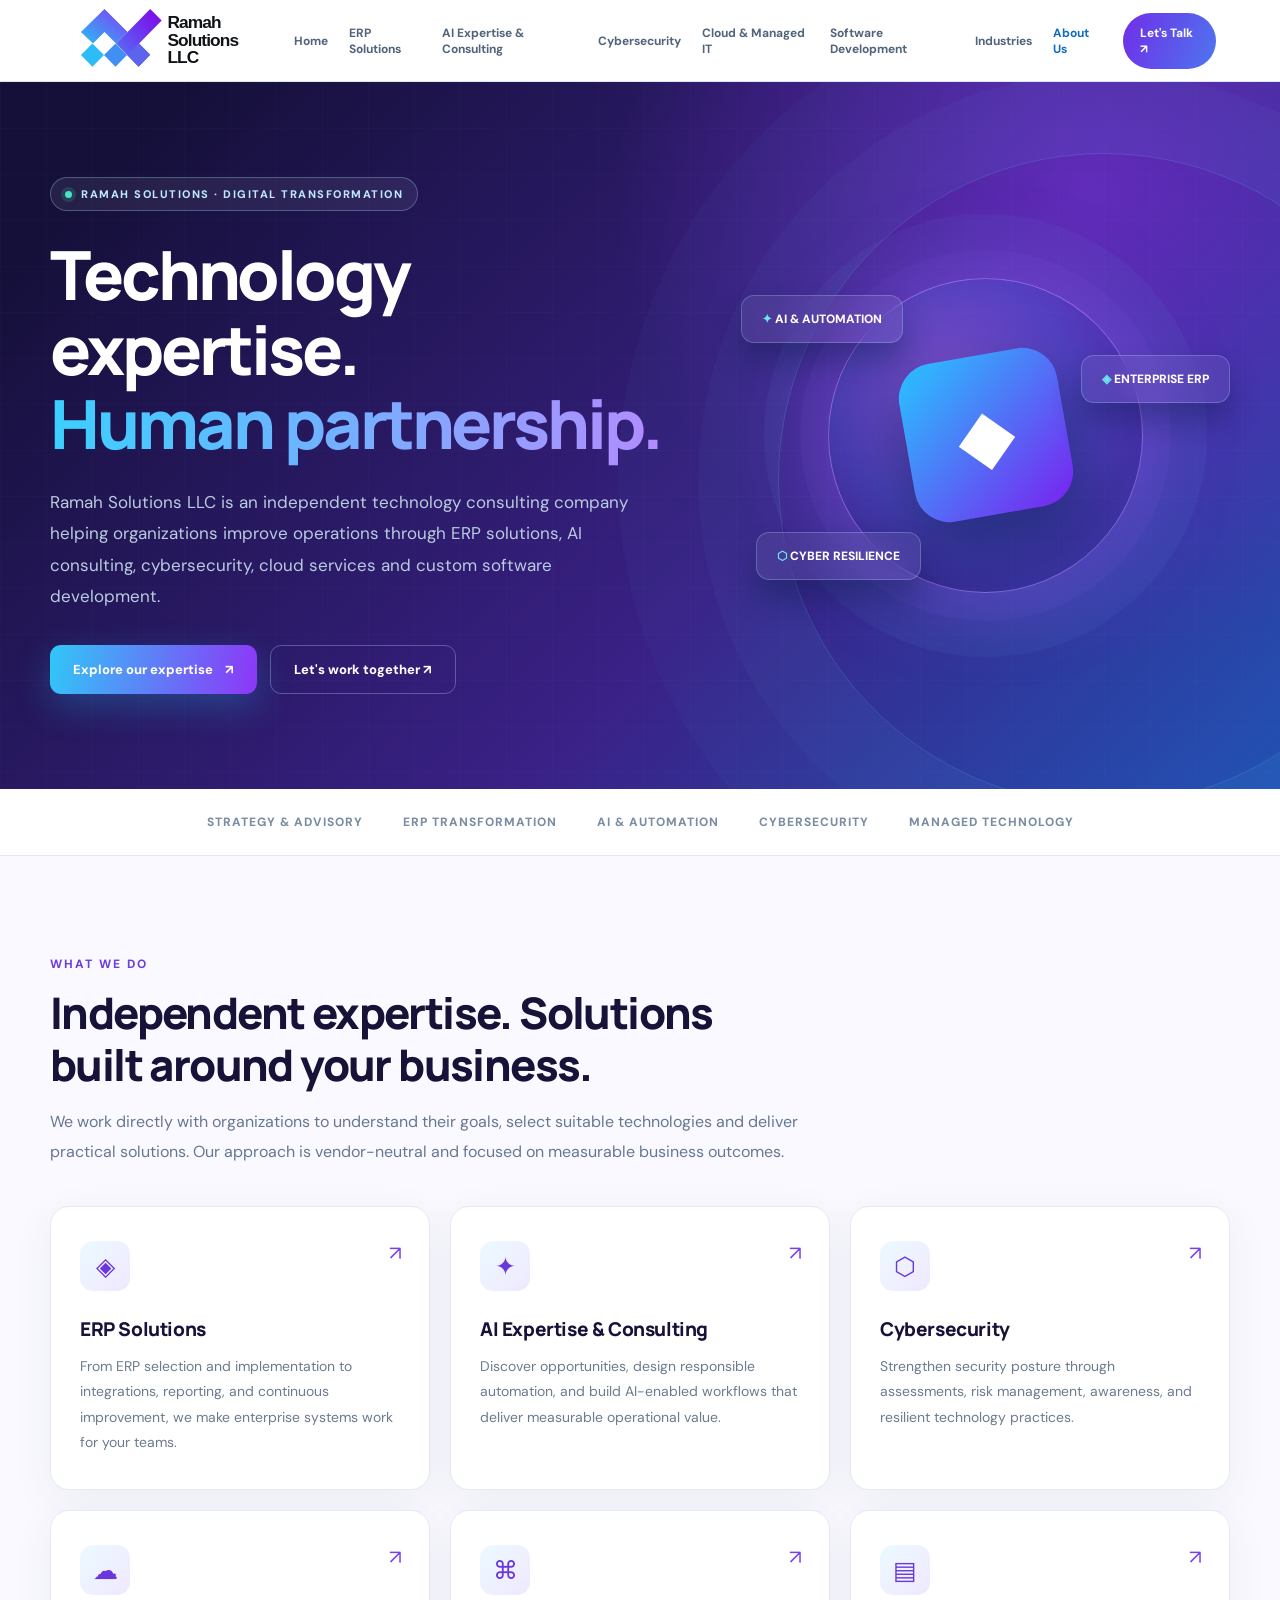
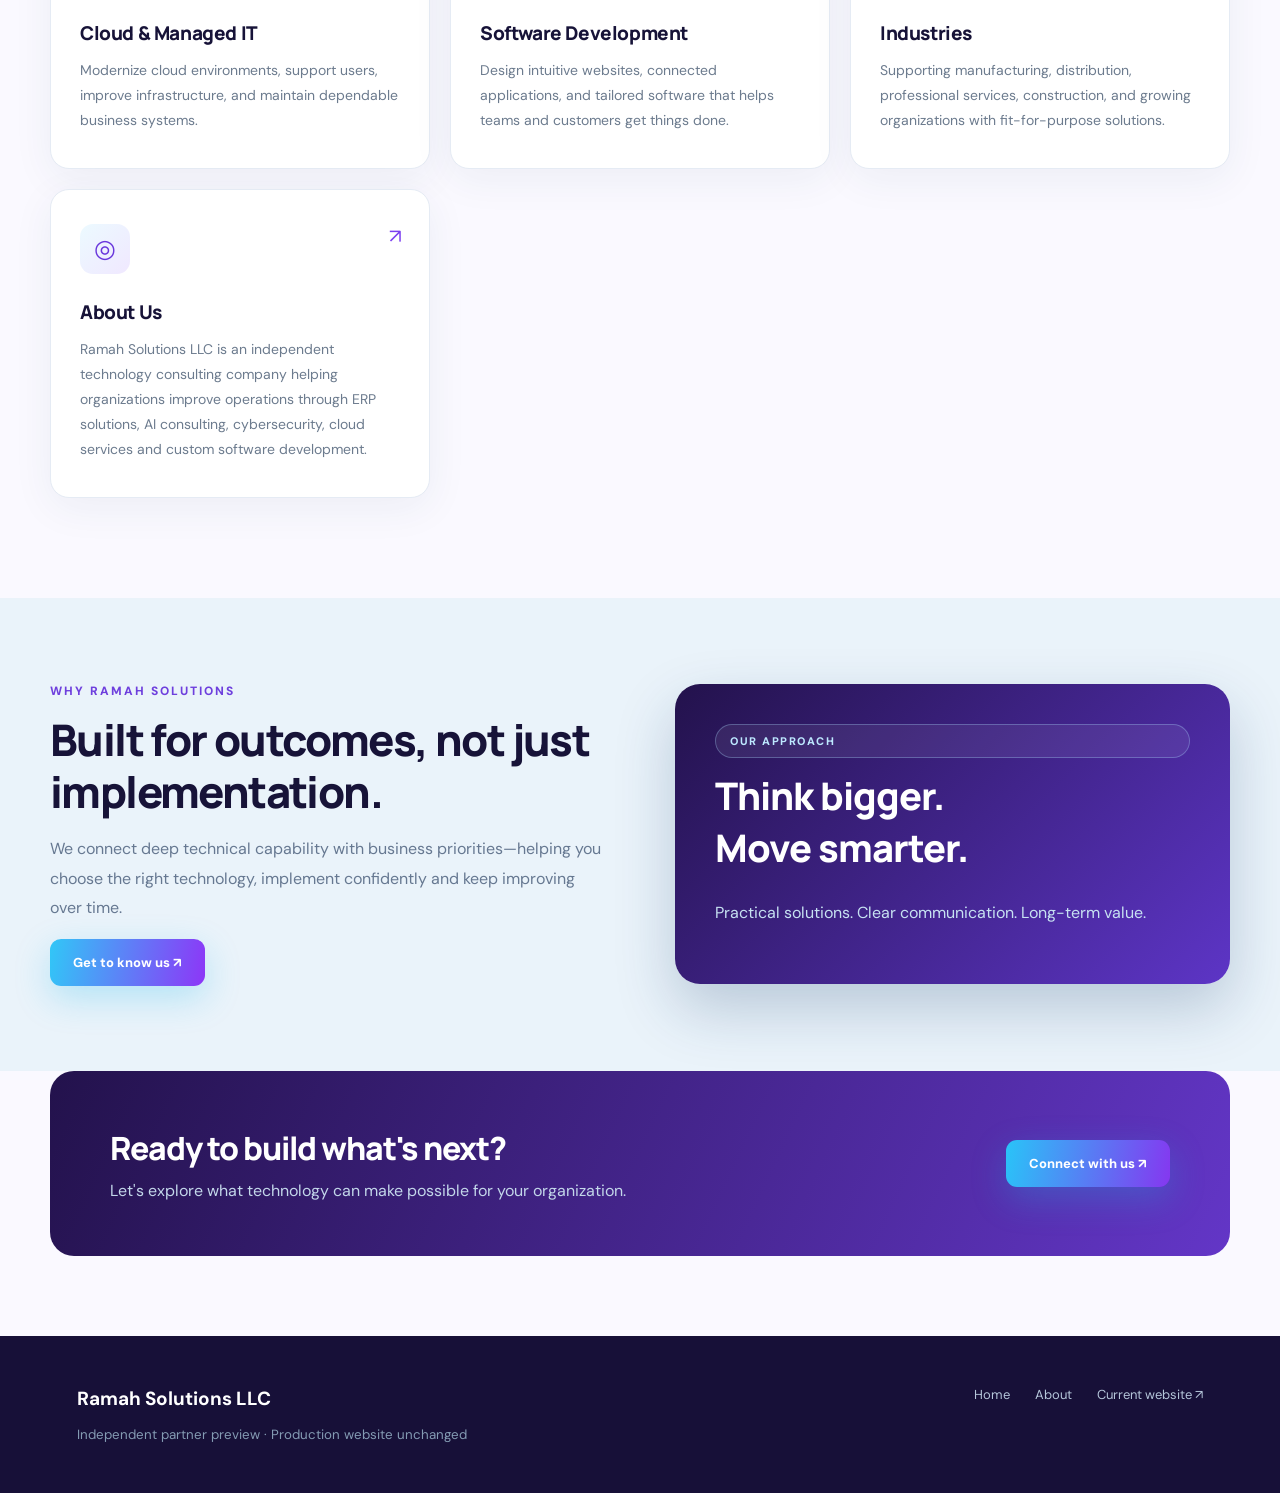
==== commit cb4f4bfe: "Clarify independent Ramah Solutions identity on About Us" ====
--- a/about.html
+++ b/about.html
@@ -1 +1 @@
-<!doctype html><html lang="en"><head><meta charset="utf-8"><meta name="viewport" content="width=device-width,initial-scale=1"><meta name="description" content="Ramah Solutions brings business understanding and technical delivery together to help organizations move from ideas to outcomes."><title>About Us | Ramah Solutions</title><link rel="stylesheet" href="styles.css"></head><body><header><a class="brand" href="index.html"><img class="brand-logo" src="ramah-logo.svg" alt="Ramah Solutions LLC"></a><nav><a href="index.html" data-page="index.html">Home</a><a href="erp-solutions.html" data-page="erp-solutions.html">ERP Solutions</a><a href="ai-consulting.html" data-page="ai-consulting.html">AI Expertise & Consulting</a><a href="cybersecurity.html" data-page="cybersecurity.html">Cybersecurity</a><a href="cloud-managed-it.html" data-page="cloud-managed-it.html">Cloud & Managed IT</a><a href="software-development.html" data-page="software-development.html">Software Development</a><a href="industries.html" data-page="industries.html">Industries</a><a href="about.html" data-page="about.html">About Us</a><a class="nav-cta" href="#contact">Let's Talk ↗</a></nav></header><section class="hero"><div class="hero-inner"><div><div class="pill"><span class="dot"></span> RAMAH SOLUTIONS · DIGITAL TRANSFORMATION</div><h1>Technology expertise.<br><em>Human partnership.</em></h1><p>Ramah Solutions brings business understanding and technical delivery together to help organizations move from ideas to outcomes.</p><div class="actions"><a class="btn primary" href="#services">Explore our expertise <span>↗</span></a><a class="btn outline" href="#contact">Let's work together ↗</a></div></div><div class="visual" aria-hidden="true"><div class="orb"><div class="orb-core">◆</div></div><div class="float a"><span>✦</span> AI & AUTOMATION</div><div class="float b"><span>◈</span> ENTERPRISE ERP</div><div class="float c"><span>⬡</span> CYBER RESILIENCE</div></div></div></section><div class="strip"><span>Strategy & Advisory</span><span>ERP Transformation</span><span>AI & Automation</span><span>Cybersecurity</span><span>Managed Technology</span></div><section class="section" id="services"><div class="kicker">WHAT WE DO</div><h2>End-to-end technology expertise. One trusted partner.</h2><p class="lead">From strategy to execution, we help businesses simplify complexity, connect systems and create better digital experiences.</p><div class="cards"><a class="card" href="erp-solutions.html"><div class="iconbox">◈</div><span class="arrow">↗</span><h3>ERP Solutions</h3><p>From ERP selection and implementation to integrations, reporting, and continuous improvement, we make enterprise systems work for your teams.</p></a><a class="card" href="ai-consulting.html"><div class="iconbox">✦</div><span class="arrow">↗</span><h3>AI Expertise & Consulting</h3><p>Discover opportunities, design responsible automation, and build AI-enabled workflows that deliver measurable operational value.</p></a><a class="card" href="cybersecurity.html"><div class="iconbox">⬡</div><span class="arrow">↗</span><h3>Cybersecurity</h3><p>Strengthen security posture through assessments, risk management, awareness, and resilient technology practices.</p></a><a class="card" href="cloud-managed-it.html"><div class="iconbox">☁</div><span class="arrow">↗</span><h3>Cloud & Managed IT</h3><p>Modernize cloud environments, support users, improve infrastructure, and maintain dependable business systems.</p></a><a class="card" href="software-development.html"><div class="iconbox">⌘</div><span class="arrow">↗</span><h3>Software Development</h3><p>Design intuitive websites, connected applications, and tailored software that helps teams and customers get things done.</p></a><a class="card" href="industries.html"><div class="iconbox">▤</div><span class="arrow">↗</span><h3>Industries</h3><p>Supporting manufacturing, distribution, professional services, construction, and growing organizations with fit-for-purpose solutions.</p></a><a class="card" href="about.html"><div class="iconbox">◎</div><span class="arrow">↗</span><h3>About Us</h3><p>Ramah Solutions brings business understanding and technical delivery together to help organizations move from ideas to outcomes.</p></a></div></section><div class="feature"><div class="section feature-grid"><div><div class="kicker">WHY RAMAH SOLUTIONS</div><h2>Built for outcomes, not just implementation.</h2><p class="lead">We connect deep technical capability with business priorities—helping you choose the right technology, implement confidently and keep improving over time.</p><a class="btn primary" href="about.html">Get to know us ↗</a></div><div class="feature-panel"><span class="pill">OUR APPROACH</span><strong>Think bigger.<br>Move smarter.</strong><p>Practical solutions. Clear communication. Long-term value.</p></div></div></div><section class="contact" id="contact"><div><h2>Ready to build what's next?</h2><p>Let's explore what technology can make possible for your organization.</p></div><a class="btn primary" href="https://www.ramahsolutions.com/">Connect with us ↗</a></section><footer><div class="footer-inner"><div><strong>Ramah Solutions LLC</strong><small>Independent partner preview · Production website unchanged</small></div><div class="footer-links"><a href="index.html">Home</a><a href="about.html">About</a><a href="https://www.ramahsolutions.com/">Current website ↗</a></div></div></footer><script>document.querySelectorAll('nav a[data-page]').forEach(a=>{if(a.getAttribute('data-page')===location.pathname.split('/').pop()||(!location.pathname.split('/').pop()&&a.getAttribute('data-page')==='index.html'))a.classList.add('active')})</script></body></html>+<!doctype html><html lang="en"><head><meta charset="utf-8"><meta name="viewport" content="width=device-width,initial-scale=1"><meta name="description" content="Ramah Solutions LLC is an independent technology consulting company helping organizations improve operations through ERP solutions, AI consulting, cybersecurity, cloud services and custom software development."><title>About Us | Ramah Solutions</title><link rel="stylesheet" href="styles.css"></head><body><header><a class="brand" href="index.html"><img class="brand-logo" src="ramah-logo.svg" alt="Ramah Solutions LLC"></a><nav><a href="index.html" data-page="index.html">Home</a><a href="erp-solutions.html" data-page="erp-solutions.html">ERP Solutions</a><a href="ai-consulting.html" data-page="ai-consulting.html">AI Expertise & Consulting</a><a href="cybersecurity.html" data-page="cybersecurity.html">Cybersecurity</a><a href="cloud-managed-it.html" data-page="cloud-managed-it.html">Cloud & Managed IT</a><a href="software-development.html" data-page="software-development.html">Software Development</a><a href="industries.html" data-page="industries.html">Industries</a><a href="about.html" data-page="about.html">About Us</a><a class="nav-cta" href="#contact">Let's Talk ↗</a></nav></header><section class="hero"><div class="hero-inner"><div><div class="pill"><span class="dot"></span> RAMAH SOLUTIONS · DIGITAL TRANSFORMATION</div><h1>Technology expertise.<br><em>Human partnership.</em></h1><p>Ramah Solutions LLC is an independent technology consulting company helping organizations improve operations through ERP solutions, AI consulting, cybersecurity, cloud services and custom software development.</p><div class="actions"><a class="btn primary" href="#services">Explore our expertise <span>↗</span></a><a class="btn outline" href="#contact">Let's work together ↗</a></div></div><div class="visual" aria-hidden="true"><div class="orb"><div class="orb-core">◆</div></div><div class="float a"><span>✦</span> AI & AUTOMATION</div><div class="float b"><span>◈</span> ENTERPRISE ERP</div><div class="float c"><span>⬡</span> CYBER RESILIENCE</div></div></div></section><div class="strip"><span>Strategy & Advisory</span><span>ERP Transformation</span><span>AI & Automation</span><span>Cybersecurity</span><span>Managed Technology</span></div><section class="section" id="services"><div class="kicker">WHAT WE DO</div><h2>Independent expertise. Solutions built around your business.</h2><p class="lead">We work directly with organizations to understand their goals, select suitable technologies and deliver practical solutions. Our approach is vendor-neutral and focused on measurable business outcomes.</p><div class="cards"><a class="card" href="erp-solutions.html"><div class="iconbox">◈</div><span class="arrow">↗</span><h3>ERP Solutions</h3><p>From ERP selection and implementation to integrations, reporting, and continuous improvement, we make enterprise systems work for your teams.</p></a><a class="card" href="ai-consulting.html"><div class="iconbox">✦</div><span class="arrow">↗</span><h3>AI Expertise & Consulting</h3><p>Discover opportunities, design responsible automation, and build AI-enabled workflows that deliver measurable operational value.</p></a><a class="card" href="cybersecurity.html"><div class="iconbox">⬡</div><span class="arrow">↗</span><h3>Cybersecurity</h3><p>Strengthen security posture through assessments, risk management, awareness, and resilient technology practices.</p></a><a class="card" href="cloud-managed-it.html"><div class="iconbox">☁</div><span class="arrow">↗</span><h3>Cloud & Managed IT</h3><p>Modernize cloud environments, support users, improve infrastructure, and maintain dependable business systems.</p></a><a class="card" href="software-development.html"><div class="iconbox">⌘</div><span class="arrow">↗</span><h3>Software Development</h3><p>Design intuitive websites, connected applications, and tailored software that helps teams and customers get things done.</p></a><a class="card" href="industries.html"><div class="iconbox">▤</div><span class="arrow">↗</span><h3>Industries</h3><p>Supporting manufacturing, distribution, professional services, construction, and growing organizations with fit-for-purpose solutions.</p></a><a class="card" href="about.html"><div class="iconbox">◎</div><span class="arrow">↗</span><h3>About Us</h3><p>Ramah Solutions LLC is an independent technology consulting company helping organizations improve operations through ERP solutions, AI consulting, cybersecurity, cloud services and custom software development.</p></a></div></section><div class="feature"><div class="section feature-grid"><div><div class="kicker">WHY RAMAH SOLUTIONS</div><h2>Built for outcomes, not just implementation.</h2><p class="lead">We connect deep technical capability with business priorities—helping you choose the right technology, implement confidently and keep improving over time.</p><a class="btn primary" href="about.html">Get to know us ↗</a></div><div class="feature-panel"><span class="pill">OUR APPROACH</span><strong>Think bigger.<br>Move smarter.</strong><p>Practical solutions. Clear communication. Long-term value.</p></div></div></div><section class="contact" id="contact"><div><h2>Ready to build what's next?</h2><p>Let's explore what technology can make possible for your organization.</p></div><a class="btn primary" href="https://www.ramahsolutions.com/">Connect with us ↗</a></section><footer><div class="footer-inner"><div><strong>Ramah Solutions LLC</strong><small>Independent partner preview · Production website unchanged</small></div><div class="footer-links"><a href="index.html">Home</a><a href="about.html">About</a><a href="https://www.ramahsolutions.com/">Current website ↗</a></div></div></footer><script>document.querySelectorAll('nav a[data-page]').forEach(a=>{if(a.getAttribute('data-page')===location.pathname.split('/').pop()||(!location.pathname.split('/').pop()&&a.getAttribute('data-page')==='index.html'))a.classList.add('active')})</script></body></html>
